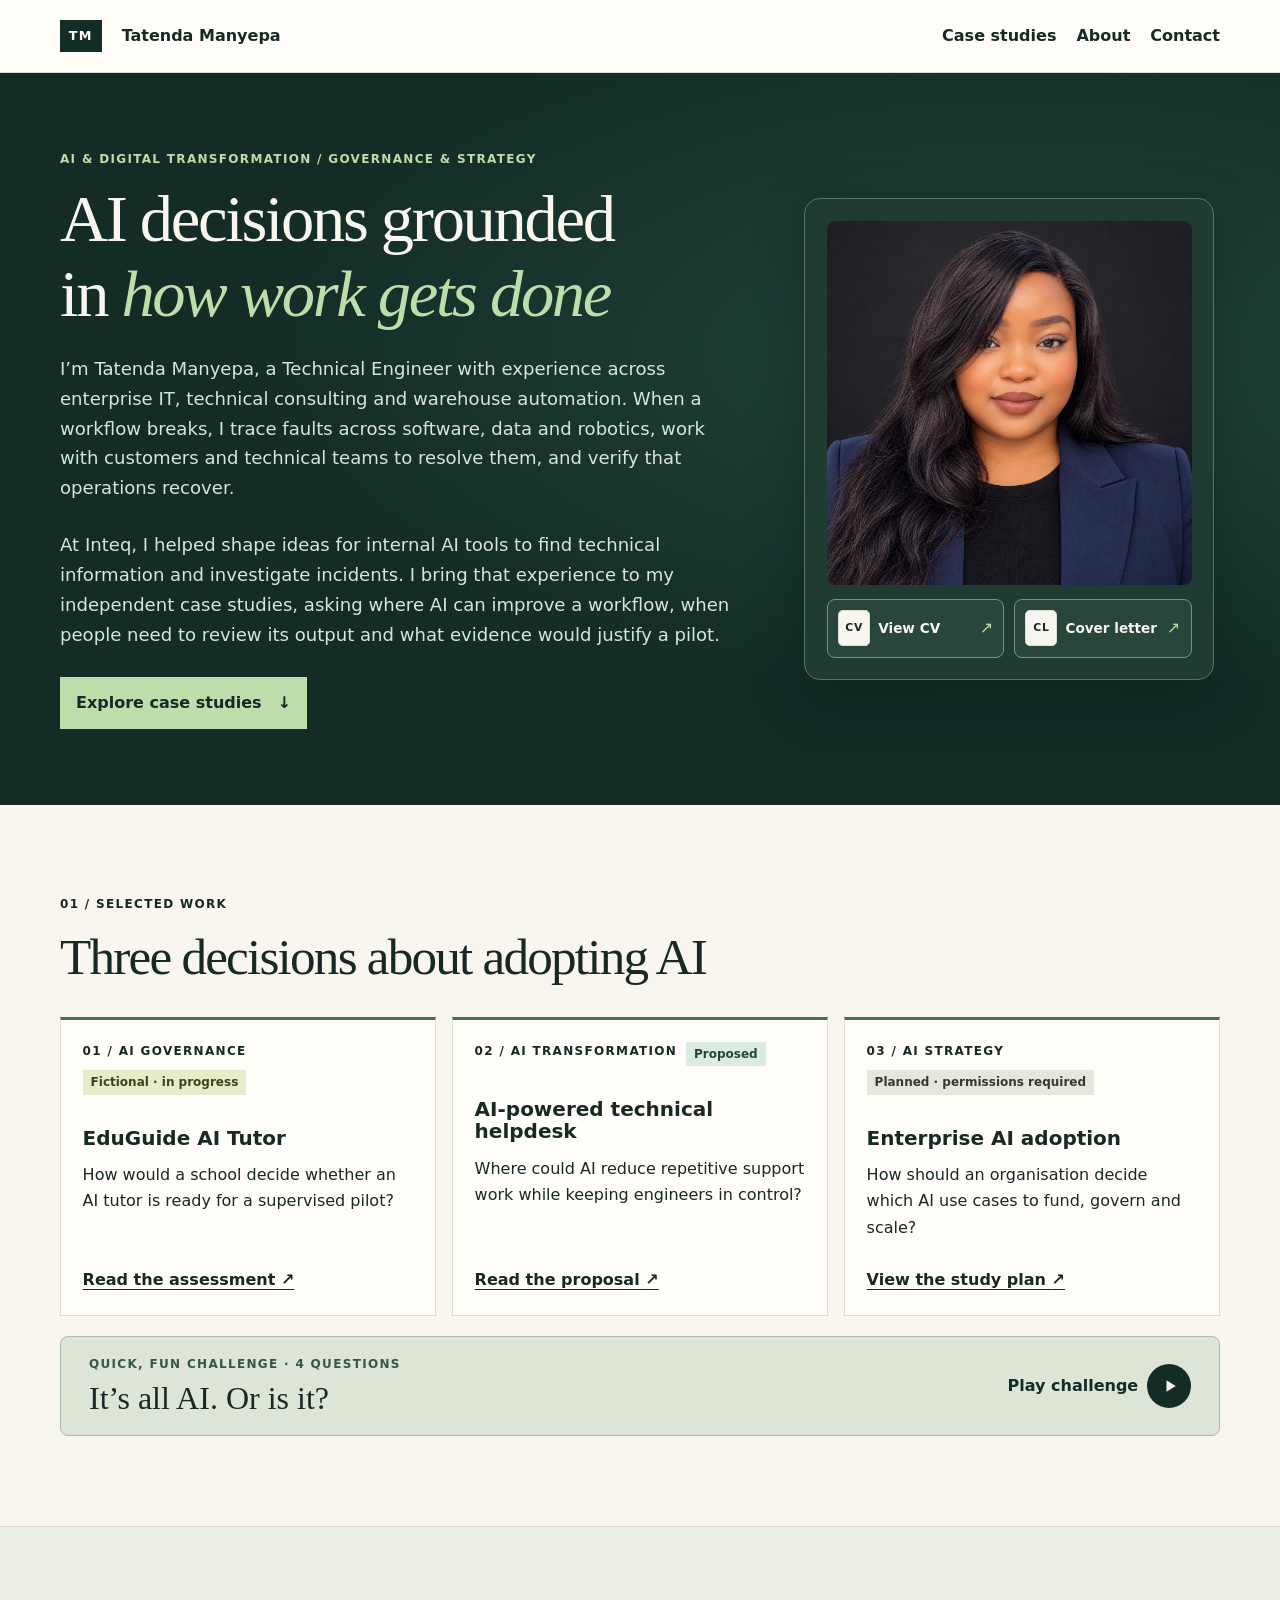
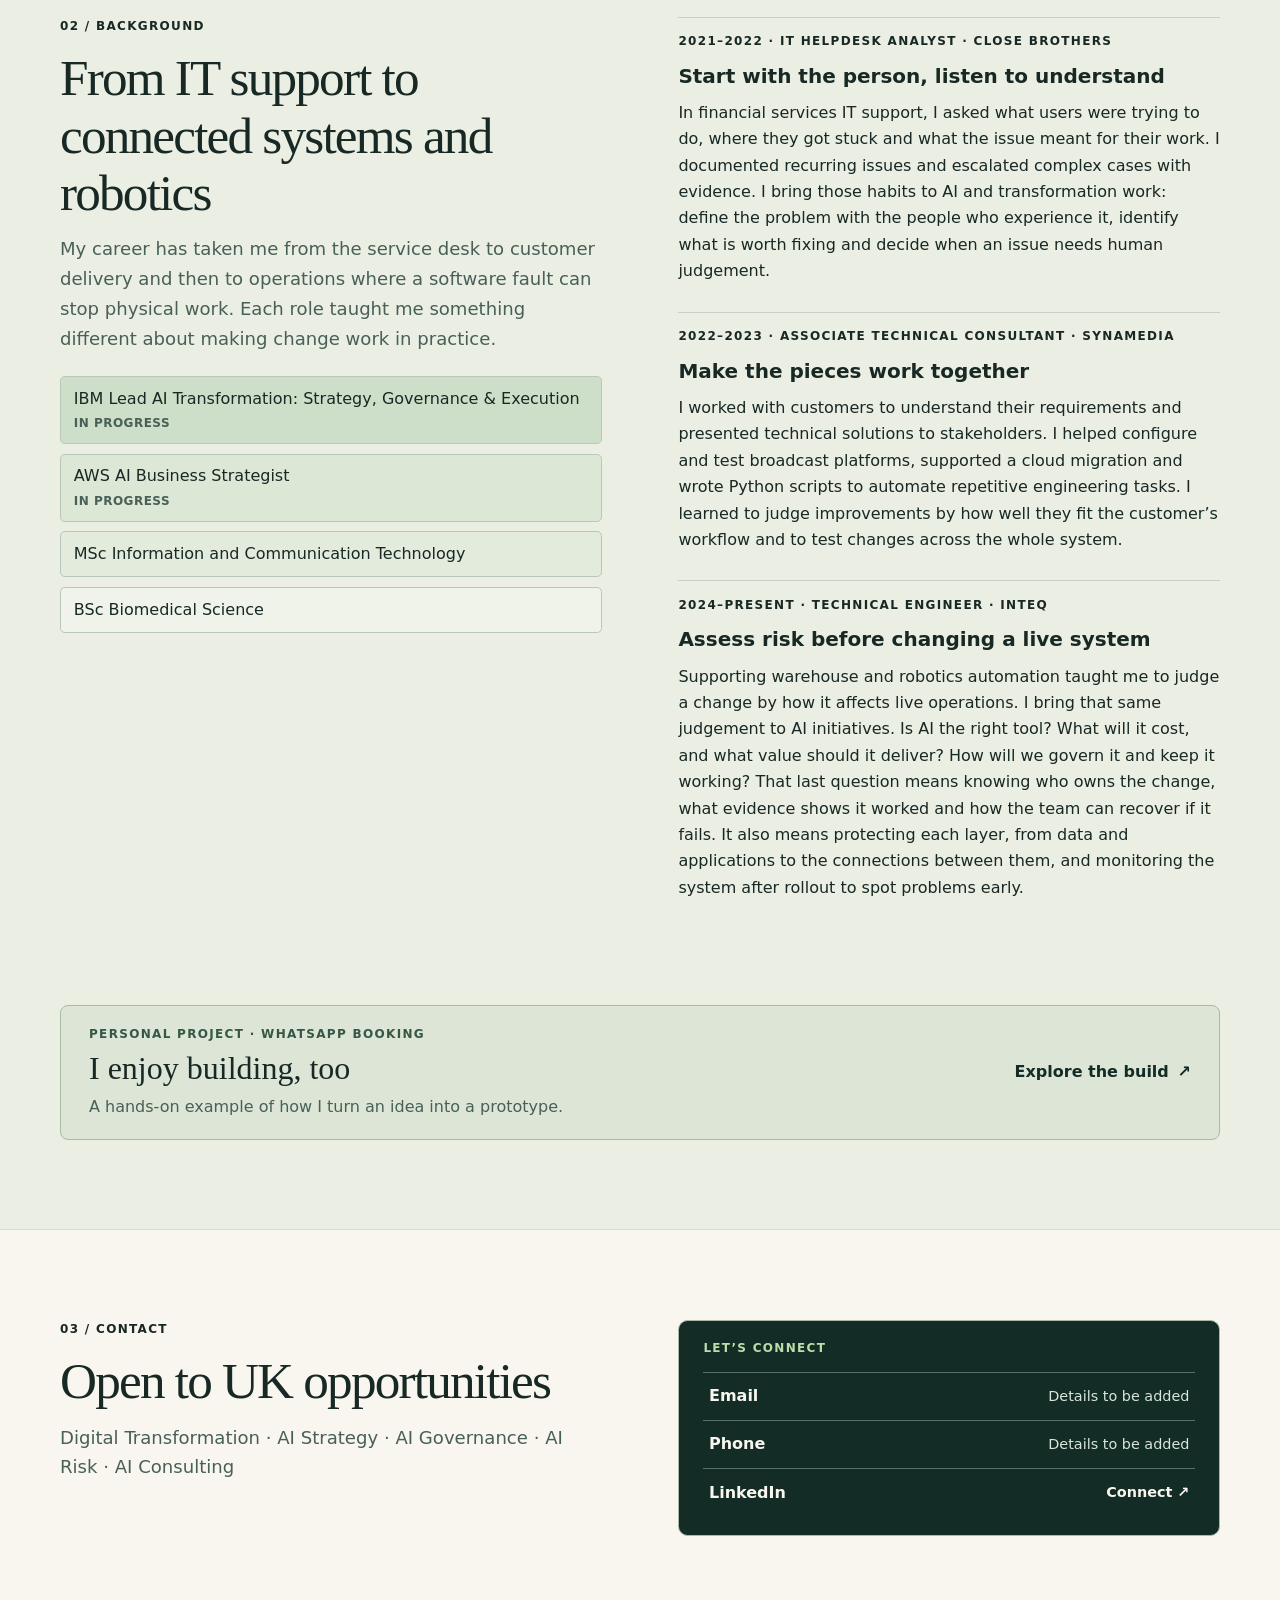
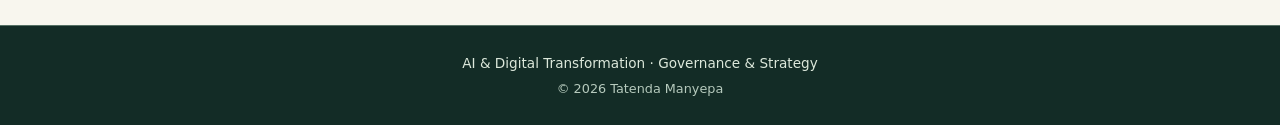
==== index.html @ 4313acdc "Add files via upload" ====
<!doctype html><html lang="en-GB"><head><meta charset="utf-8"><meta name="viewport" content="width=device-width,initial-scale=1"><meta name="description" content="Tatenda Manyepa’s portfolio in AI and digital transformation, governance and strategy."><title>AI &amp; Digital Transformation | Governance &amp; Strategy — Tatenda Manyepa</title><link rel="stylesheet" href="styles.css"></head><body><a class="skip" href="#main">Skip to content</a><header><nav class="wrap" aria-label="Main navigation"><a class="brand" href="index.html"><b aria-hidden="true">TM</b> <span class="brand-name">Tatenda Manyepa</span></a><div class="navlinks"><a href="index.html#work">Case studies</a><a href="index.html#about">About</a><a href="index.html#contact">Contact</a></div></nav></header><main id="main"><section class="hero"><div class="wrap hero-grid"><div><p class="kicker">AI &amp; DIGITAL TRANSFORMATION / GOVERNANCE &amp; STRATEGY</p><h1>AI decisions grounded in <em>how work gets done</em></h1><p class="intro">I’m Tatenda Manyepa, a Technical Engineer with experience across enterprise IT, technical consulting and warehouse automation. When a workflow breaks, I trace faults across software, data and robotics, work with customers and technical teams to resolve them, and verify that operations recover.</p><p class="intro">At Inteq, I helped shape ideas for internal AI tools to find technical information and investigate incidents. I bring that experience to my independent case studies, asking where AI can improve a workflow, when people need to review its output and what evidence would justify a pilot.</p><a class="button" href="#work">Explore case studies <span aria-hidden="true">↓</span></a></div><div class="profile-media"><div class="portrait-frame"><img class="portrait" src="tatenda-manyepa.png" width="1254" height="1254" alt="Portrait of Tatenda Manyepa"></div><div class="career-docs" aria-label="Career documents"><a href="tatenda-manyepa-cv.pdf" target="_blank" rel="noopener" aria-label="Open CV PDF in a new tab"><span class="doc-icon" aria-hidden="true">CV</span><strong>View CV</strong><span aria-hidden="true">↗</span></a><a href="cover-letter.html" target="_blank" rel="noopener" aria-label="Open cover letter in a new tab"><span class="doc-icon" aria-hidden="true">CL</span><strong>Cover letter</strong><span aria-hidden="true">↗</span></a></div></div></div></section>
<section class="wrap section" id="work"><p class="kicker">01 / SELECTED WORK</p><h2>Three decisions about adopting AI</h2><div class="cards"><article class="card"><div class="cardtop"><span>01 / AI governance</span><span class="status s0">Fictional · in progress</span></div><h3>EduGuide AI Tutor</h3><p>How would a school decide whether an AI tutor is ready for a supervised pilot?</p><a href="eduguide.html">Read the assessment <span aria-hidden="true">↗</span></a></article><article class="card"><div class="cardtop"><span>02 / AI transformation</span><span class="status s1">Proposed</span></div><h3>AI-powered technical helpdesk</h3><p>Where could AI reduce repetitive support work while keeping engineers in control?</p><a href="helpdesk.html">Read the proposal <span aria-hidden="true">↗</span></a></article><article class="card"><div class="cardtop"><span>03 / AI strategy</span><span class="status s2">Planned · permissions required</span></div><h3>Enterprise AI adoption</h3><p>How should an organisation decide which AI use cases to fund, govern and scale?</p><a href="enterprise.html">View the study plan <span aria-hidden="true">↗</span></a></article></div><a class="decision-teaser" href="ai-challenge.html"><span><small>QUICK, FUN CHALLENGE · 4 QUESTIONS</small><strong>It’s all AI. Or is it?</strong></span><span class="teaser-action"><span class="teaser-command"><span class="teaser-typing">Play challenge</span></span> <span class="teaser-play" aria-hidden="true"><svg viewBox="0 0 24 24" width="20" height="20" fill="currentColor"><path d="M9 5v14l11-7z"/></svg></span></span></a></section>
<section class="band" id="about"><div class="wrap section about"><div><p class="kicker">02 / BACKGROUND</p><h2>From IT support to connected systems and robotics</h2><p class="lede">My career has taken me from the service desk to customer delivery and then to operations where a software fault can stop physical work. Each role taught me something different about making change work in practice.</p><div class="degrees" aria-label="Education and professional development"><span class="credential credential-ibm">IBM Lead AI Transformation: Strategy, Governance &amp; Execution <small>In progress</small></span><span class="credential credential-aws">AWS AI Business Strategist <small>In progress</small></span><span class="credential credential-msc">MSc Information and Communication Technology</span><span class="credential credential-bsc">BSc Biomedical Science</span></div></div><div class="skills"><div><p class="kicker">2021–2022 · IT Helpdesk Analyst · Close Brothers</p><h3>Start with the person, listen to understand</h3><p>In financial services IT support, I asked what users were trying to do, where they got stuck and what the issue meant for their work. I documented recurring issues and escalated complex cases with evidence. I bring those habits to AI and transformation work: define the problem with the people who experience it, identify what is worth fixing and decide when an issue needs human judgement.</p></div>
<div><p class="kicker">2022–2023 · Associate Technical Consultant · Synamedia</p><h3>Make the pieces work together</h3><p>I worked with customers to understand their requirements and presented technical solutions to stakeholders. I helped configure and test broadcast platforms, supported a cloud migration and wrote Python scripts to automate repetitive engineering tasks. I learned to judge improvements by how well they fit the customer’s workflow and to test changes across the whole system.</p></div>
<div><p class="kicker">2024–present · Technical Engineer · Inteq</p><h3>Assess risk before changing a live system</h3><p>Supporting warehouse and robotics automation taught me to judge a change by how it affects live operations. I bring that same judgement to AI initiatives. Is AI the right tool? What will it cost, and what value should it deliver? How will we govern it and keep it working? That last question means knowing who owns the change, what evidence shows it worked and how the team can recover if it fails. It also means protecting each layer, from data and applications to the connections between them, and monitoring the system after rollout to spot problems early.</p></div></div><section class="about-build" id="personal-build" aria-label="Personal project"><a class="decision-teaser" href="booking-project.html"><span><small>PERSONAL PROJECT · WHATSAPP BOOKING</small><strong>I enjoy building, too</strong><span class="build-summary">A hands-on example of how I turn an idea into a prototype.</span></span><span class="teaser-action">Explore the build <span aria-hidden="true">↗</span></span></a></section></div></section><section class="wrap section contact" id="contact"><div><p class="kicker">03 / CONTACT</p><h2>Open to UK opportunities</h2><p class="lede">Digital Transformation · AI Strategy · AI Governance · AI Risk · AI Consulting</p></div><div class="contact-card"><p class="kicker">LET’S CONNECT</p><ul class="contact-methods">
<!-- When adding details, replace each placeholder row with a link using mailto: or tel:. -->
<li><span class="contact-row"><strong>Email</strong><span>Details to be added</span></span></li>
<li><span class="contact-row"><strong>Phone</strong><span>Details to be added</span></span></li>
<li><a class="contact-row" href="https://www.linkedin.com/in/tatenda-manyepa/"><strong>LinkedIn</strong><span>Connect <span aria-hidden="true">↗</span></span></a></li>
</ul></div></section></main><footer><div class="wrap foot"><p>AI &amp; Digital Transformation <span aria-hidden="true">·</span> Governance &amp; Strategy</p><p class="foot-credit">© 2026 Tatenda Manyepa</p></div></footer><script src="navigation.js" defer></script></body></html>
---- styles.css ----
:root{--ink:#182824;--forest:#132c26;--paper:#f8f6ee;--line:#d9ddd1;--accent:#bdddab;--muted:#486057}*{box-sizing:border-box}html{scroll-behavior:smooth}body{margin:0;background:var(--paper);color:var(--ink);font:1rem/1.65 system-ui,sans-serif}a{color:inherit;text-underline-offset:.25em}a:hover{text-decoration-thickness:2px}a:focus-visible{outline:3px solid #bf702a;outline-offset:5px}.wrap{width:min(1160px,calc(100% - 3rem));margin:auto}header{background:#fffdf7;border-bottom:1px solid var(--line)}nav,.foot,.navlinks,.brand{display:flex;align-items:center;gap:1.25rem}nav,.foot{justify-content:space-between;min-height:72px}nav a{text-decoration:none;font-weight:650}nav a:hover{text-decoration:underline}.brand b{background:var(--forest);color:white;padding:.35rem .55rem;font-size:.8rem;letter-spacing:.1em}.hero,.casehero{background:var(--forest);color:#f8f6ee}.hero-grid{display:grid;grid-template-columns:1.6fr 1fr;align-items:center;gap:clamp(2rem,6vw,6rem);padding-block:clamp(3.5rem,8vw,7.5rem)}.kicker,small,.cardtop{font-size:.75rem;font-weight:750;letter-spacing:.11em;text-transform:uppercase}.hero .kicker,.casehero .kicker,.diagram small{color:var(--accent)}h1,h2,h3,p{margin:0 0 .8rem}h1,h2,h3{line-height:1.12}h1,h2{font-family:Georgia,serif;font-weight:500;letter-spacing:-.035em}h1{font-size:clamp(2.7rem,6.6vw,5.8rem)}h1 em{color:var(--accent)}h2{font-size:clamp(2rem,4vw,3.4rem)}h3{font-size:1.25rem}.intro,.lede{font-size:1.13rem;max-width:62ch}.intro{color:#d8e5da;margin:1.4rem 0 1.7rem}.button{display:inline-flex;gap:1rem;padding:.8rem 1rem;background:var(--accent);color:var(--ink);font-weight:750;text-decoration:none}.diagram{border:1px solid #557064;padding:1.5rem;background:#1c3930;box-shadow:10px 10px 0 #254338}.diagram ol{margin:0;padding:0;list-style:none}.diagram li{padding:1rem 0;border-top:1px solid #557064}.diagram small,.diagram strong{display:block}.section{padding-block:clamp(3rem,7vw,6rem)}.cards{display:grid;grid-template-columns:repeat(3,minmax(0,1fr));gap:1rem;margin-top:2rem}.card{display:flex;flex-direction:column;align-items:flex-start;background:#fffdf7;border:1px solid var(--line);border-top:3px solid #496e56;padding:1.35rem}.cardtop{display:flex;align-items:flex-start;gap:.55rem;flex-wrap:wrap;margin-bottom:2rem}.status{display:inline-block;padding:.2rem .5rem;background:#e6e6df;color:#33392f;font:700 .75rem/1.5 system-ui;letter-spacing:0;text-transform:none}.s0{background:#e6ebc9;color:#3a451a}.s1{background:#daebdf;color:#234737}.card .kicker,.muted,.lede{color:var(--muted)}.card a{margin-top:auto;padding-top:.8rem;font-weight:700}.band{background:#ebeee3;border-block:1px solid var(--line)}.about,.contact,.casebody{display:grid;grid-template-columns:1fr 1fr;gap:clamp(1.6rem,6vw,5rem)}.skills>div{padding:.9rem 0;border-top:1px solid #c8d0c3}.degrees{display:grid;gap:.6rem;margin-top:1.4rem}.degrees span,.contact-note{padding:.55rem .8rem;border:1px solid #b9c7ba}.contact-note{align-self:center;justify-self:start}footer{background:var(--forest);color:#dce8db;font-size:.85rem}.casehero .wrap{padding-block:2.5rem 3.5rem}.back{display:inline-block;margin-bottom:2rem}.casehero h1{margin-top:1rem}.casebody{grid-template-columns:1.5fr 1fr;align-items:start}.method{padding-left:1.7rem}.method li{padding:1rem .4rem;border-bottom:1px solid var(--line)}.method li::marker{color:var(--muted);font-weight:750}.evidence{padding:1.5rem;background:#ebeee3}.evidence h2{font-size:2rem}.evidence div{border-top:1px solid #c8d0c3;padding-top:.8rem}.evidence .muted{margin:0;font-size:.9rem}.skip{position:absolute;left:1rem;top:-100px;background:white;padding:.5rem;z-index:1}.skip:focus{top:.5rem}@media(max-width:900px){.cards{grid-template-columns:1fr}.cardtop{margin-bottom:1rem}}@media(max-width:680px){.wrap{width:calc(100% - 2rem)}.hero-grid,.about,.contact,.casebody{grid-template-columns:1fr}nav{align-items:flex-start;flex-direction:column;gap:.35rem;padding-block:.7rem}.navlinks{gap:1rem;flex-wrap:wrap}.navlinks a{padding:.35rem 0}.foot{flex-wrap:wrap;gap:.25rem;padding-block:1rem}.hero h1 br{display:none}}@media(prefers-reduced-motion:reduce){html{scroll-behavior:auto}}
.hero h1{font-size:clamp(2.65rem,5.8vw,5.25rem)}
.hero-note{color:#d8e5da;font-size:.9rem;margin:.7rem 0 0}
.portrait{display:block;width:100%;max-width:410px;height:auto;justify-self:center;border:1px solid #789081;box-shadow:10px 10px 0 #254338}
.work-process{margin-top:1.5rem;background:#ebeee3;box-shadow:none;border-color:var(--line)}
.work-process ol{display:grid;grid-template-columns:repeat(3,minmax(0,1fr));gap:1rem}
.work-process li{border-color:#b9c7ba;padding-bottom:0}
.work-process small{color:var(--muted)}
@media(max-width:680px){.portrait{max-width:300px;justify-self:start}.work-process ol{grid-template-columns:1fr}}
header{position:sticky;top:0;z-index:5;transition:background-color .22s,color .22s,border-color .22s}
header.scrolled{background:var(--forest);color:var(--paper);border-color:#557064}
header.scrolled .brand b{background:#0b201a;color:var(--paper);box-shadow:inset 0 0 0 1px #789081}
html{scroll-padding-top:calc(var(--header-height, 72px) + 1rem)}
.skip{z-index:6}
.profile-media{width:100%;max-width:410px;justify-self:center}


.career-docs{display:grid;grid-template-columns:repeat(2,minmax(0,1fr));gap:.7rem;margin-top:1.35rem}
.career-docs>div{padding:.65rem .8rem;border:1px solid #789081}
.career-docs small{display:block;color:#d8e5da;letter-spacing:.03em;text-transform:none}
@media(max-width:680px){.profile-media{max-width:300px;justify-self:start}html{scroll-padding-top:calc(var(--header-height, 108px) + 1rem)}}
@media(prefers-reduced-motion:reduce){header{transition:none}}
.hero{background:radial-gradient(ellipse at 80% 38%,#22443a 0%,var(--forest) 55%)}
.hero-grid{gap:clamp(2rem,5vw,4.5rem);padding-block:clamp(3rem,6vw,5.25rem)}
.hero h1{font-size:clamp(2.55rem,5.2vw,4.8rem);text-wrap:balance}
.profile-media{padding:clamp(.85rem,2vw,1.35rem);background:#203b32;border:1px solid #587269;border-radius:1rem;box-shadow:0 18px 50px #08181366}
.profile-media .portrait{max-width:none;border:0;border-radius:.5rem;box-shadow:none}
.career-docs{gap:.6rem;margin-top:.85rem}
.career-docs>div{display:flex;align-items:center;gap:.55rem;padding:.65rem;background:#28463b;border:1px solid #5e776b;border-radius:.5rem}
.career-docs strong{display:block;font-size:.85rem;line-height:1.2}
.career-docs small{margin-top:.25rem;font-size:.65rem}
.doc-icon{display:grid;place-items:center;flex:none;width:2rem;height:2.25rem;background:var(--paper);color:var(--forest);border:1px solid #deded0;border-radius:.3rem;font-size:.68rem;font-weight:750;letter-spacing:.06em}
.review-example{margin-top:1.5rem;padding:1.15rem 1.3rem;border:1px solid var(--line);background:#ebeee3}
.review-example summary{cursor:pointer;min-height:44px}
.review-example summary:focus-visible{outline:3px solid #bf702a;outline-offset:4px}
.review-example summary span{display:inline-grid;vertical-align:middle;margin-left:.4rem}
.review-example summary small{color:var(--muted)}
.review-grid{display:grid;grid-template-columns:repeat(3,minmax(0,1fr));gap:1.15rem;margin-top:1rem}
.review-grid>div{border-top:1px solid #b9c7ba;padding-top:.85rem}
.review-grid h3{font-size:1rem}
@media(max-width:680px){.hero{background:var(--forest)}.profile-media{max-width:410px}.review-grid{grid-template-columns:1fr}}
@media(max-width:370px){.doc-icon{display:none}}
.career-docs>a,.career-docs>button{display:flex;align-items:center;gap:.5rem;min-height:48px;padding:.65rem;background:#28463b;color:var(--paper);border:1px solid #75937e;border-radius:.5rem;font:inherit;text-align:left;text-decoration:none}
.career-docs>a:hover{background:#365749;border-color:var(--accent)}
.career-docs>a>span:last-child{margin-left:auto;color:var(--accent)}
.career-docs>button:disabled{background:#203b32;color:#d8e5da}
.portrait-frame{overflow:hidden;border-radius:.5rem}
.profile-media .portrait{transform-origin:50% 43%;animation:portrait-in-frame 4.8s ease-in-out infinite;animation-play-state:paused}
@keyframes portrait-in-frame{0%,100%{transform:scale(1)}50%{transform:scale(1.025)}}
@media(prefers-reduced-motion:reduce){.profile-media .portrait{animation:none}}

.portrait-frame.is-visible .portrait{animation-play-state:running}

header nav{--link-underline:#34654c}
header.scrolled nav{--link-underline:var(--accent)}
header nav a:is(:hover,:focus-visible){text-decoration:none}
header .navlinks a,header .brand-name{position:relative}
header .navlinks a::after,header .brand-name::after{content:"";position:absolute;inset:auto 0 0;height:2px;background:var(--link-underline);transform:scaleX(0);transform-origin:left;transition:transform .18s ease-out}
header .navlinks a:is(:hover,:focus-visible)::after,header .brand:is(:hover,:focus-visible) .brand-name::after{transform:scaleX(1)}
.hero .button{transition:transform .18s ease-out,box-shadow .18s ease-out,background-color .18s ease-out}
.hero .button:is(:hover,:focus-visible){background:#d1e8c3;transform:translateY(-2px) scale(1.035);box-shadow:0 6px 16px #08181366}
@media(prefers-reduced-motion:reduce){header .navlinks a::after,header .brand-name::after,.hero .button{transition:none}.hero .button:is(:hover,:focus-visible){transform:none}}
.decision-lab fieldset{min-width:0;margin:1rem 0;padding:1rem;border:1px solid #b9c7ba;background:#fffdf7}
.decision-lab legend{padding:0 .4rem;font-weight:750}
.decision-lab label{display:block;font-weight:650}
.decision-lab select{max-width:100%;min-height:44px;padding:.45rem;background:white;color:var(--ink);font:inherit;border:1px solid #587269}
.decision-lab details{margin-top:.75rem;border-top:1px solid var(--line);padding-top:.5rem}
.decision-teaser{display:flex;justify-content:space-between;align-items:center;gap:1rem;margin-top:1.25rem;padding:.85rem 1.15rem;background:#ebeee3;border:1px solid var(--line);text-decoration:none}
.decision-teaser small,.decision-teaser strong{display:block}
.decision-teaser small{color:var(--muted)}
.decision-teaser:hover strong,.decision-teaser:focus-visible strong{text-decoration:underline}
.decision-lab.wrap{margin-top:0;margin-bottom:clamp(3rem,7vw,6rem)}

@media(prefers-reduced-motion:no-preference){
  #work .cards .card{transition:transform .2s ease-out,box-shadow .2s ease-out}
  #work .cards .card:focus-within{transform:translateY(-4px) scale(1.015);box-shadow:0 10px 24px #132c261c}
}
@media(hover:hover) and (prefers-reduced-motion:no-preference){
  #work .cards .card:hover{transform:translateY(-4px) scale(1.015);box-shadow:0 10px 24px #132c261c}
}
.quiz{margin-block:1.4rem;padding:clamp(1rem,3vw,2rem);background:#fffdf7;border:1px solid #b9c7ba;border-radius:.8rem}
.quiz-options{display:grid;grid-template-columns:repeat(2,minmax(0,1fr));gap:.75rem;margin-block:1rem}
.quiz-options button,.quiz-next{min-height:52px;padding:.75rem;border:1px solid #789081;border-radius:.5rem;background:#dce8d5;color:var(--ink);font:inherit;font-weight:700;cursor:pointer}
.quiz-options button:nth-child(2){background:#e6ead0}.quiz-options button:nth-child(3){background:#dbe9e3}.quiz-options button:nth-child(4){background:#e9e3d6}
.quiz-options button.correct{outline:3px solid #34654c}.quiz-options button.incorrect{outline:3px solid #a45630}
.quiz-options button:disabled{cursor:default}
.quiz-options button:focus-visible,.quiz-next:focus-visible{outline:3px solid #bf702a;outline-offset:3px}
.quiz-feedback:not(:empty){padding-top:1rem;border-top:1px solid var(--line)}
.quiz-map{display:block;width:min(100%,360px);margin:1rem auto}
@media(hover:hover) and (prefers-reduced-motion:no-preference){.quiz-options button{transition:transform .18s,box-shadow .18s}.quiz-options button:enabled:hover{transform:translateY(-3px);box-shadow:0 5px 12px #132c2626}}
@media(max-width:420px){.quiz-options{grid-template-columns:1fr}}

.quiz-overlay{width:min(36rem,calc(100% - 2rem));max-height:calc(100% - 2rem);padding:clamp(1.25rem,5vw,2.5rem);border:1px solid #789081;border-radius:1rem;background:#fffdf7;color:var(--ink);box-shadow:0 20px 70px #08181366}
.quiz-overlay::backdrop{background:#132c26bf}
.quiz-overlay h3{font:500 clamp(1.8rem,5vw,2.5rem)/1.15 Georgia,serif}
.quiz-timing{color:var(--muted);font-size:.9rem}
.quiz-actions{display:flex;flex-wrap:wrap;gap:.65rem}
@media(prefers-reduced-motion:no-preference){
  .quiz-options button:enabled{animation:quiz-invitation 6s ease-in-out 2}
  .quiz-options button:nth-child(2){animation-delay:1.1s}
  .quiz-options button:nth-child(3){animation-delay:2.2s}
  .quiz-options button:nth-child(4){animation-delay:3.3s}
  .quiz-options:is(:hover,:focus-within) button{animation-play-state:paused}
  .quiz-overlay[open]{animation:quiz-reveal .22s ease-out}
}
@keyframes quiz-invitation{0%,28%,100%{transform:none;filter:none;box-shadow:none}14%{transform:translateY(-3px);filter:brightness(1.07);box-shadow:0 7px 18px #34654c30}}
@keyframes quiz-reveal{from{opacity:0;transform:translateY(8px)}to{opacity:1;transform:none}}

.decision-teaser{padding:1.15rem clamp(1rem,3vw,1.75rem);background:var(--forest);color:var(--paper);border-color:var(--forest);border-radius:.5rem}
.decision-teaser small{color:var(--accent)}
.decision-teaser strong{font:500 clamp(1.4rem,3vw,2rem)/1.15 Georgia,serif;margin-top:.35rem}
.teaser-action{display:inline-flex;align-items:center;gap:.55rem;padding:.55rem .8rem;background:var(--accent);color:var(--ink);border-radius:.25rem;font-weight:750}
.decision-teaser:is(:hover,:focus-visible) .teaser-action{background:#d1e8c3}
@media(max-width:540px){.decision-teaser{align-items:flex-start;flex-direction:column}}

.decision-teaser{background:#dce5d6;color:var(--ink);border-color:#a9bba5}
.decision-teaser small{color:#345747}
.decision-teaser .teaser-action,.decision-teaser:is(:hover,:focus-visible) .teaser-action{background:transparent;padding:0;color:var(--forest)}
.teaser-play{display:grid;place-items:center;width:44px;height:44px;border-radius:50%;background:var(--forest);color:var(--paper)}
.decision-teaser:is(:hover,:focus-visible) .teaser-play{background:#34654c}
@media(prefers-reduced-motion:no-preference){
  .teaser-play{animation:teaser-breathe 7s ease-in-out infinite}
}
@keyframes teaser-breathe{0%,32%,62%,100%{transform:scale(1);box-shadow:0 0 0 0 #34654c00}47%{transform:scale(1.07);box-shadow:0 0 0 6px #34654c29}}

.teaser-command{display:inline-block}
.teaser-typing{display:block;width:max-content;white-space:nowrap}
@media(prefers-reduced-motion:no-preference){
  .teaser-typing{animation:teaser-type 7s steps(14,end) infinite}
  .decision-teaser:is(:hover,:focus-visible) .teaser-typing{animation:none}
}
@keyframes teaser-type{0%,100%{clip-path:inset(0 100% 0 0)}24%,94%{clip-path:inset(0)}}


.degrees .credential{border-radius:.3rem;color:var(--ink);max-width:100%}
.credential-msc{background:#e3ebdd}
.credential-bsc{background:#eff3e9}
.credential-aws{background:#dce8d5}
.credential-ibm{background:#cedfc9}
.credential small{display:block;margin-top:.15rem;color:var(--muted);letter-spacing:.04em}
.build-summary{display:block;margin-top:.45rem;color:var(--muted)}
.about-build{grid-column:1 / -1}.about-build .decision-teaser{margin-top:0}

.contact-card{align-self:start;padding:1.15rem clamp(1rem,3vw,1.5rem);border:1px solid #a9bba5;border-radius:.6rem;background:var(--forest);color:var(--paper)}
.contact-card .kicker{color:var(--accent)}
.contact-methods{list-style:none;margin:0;padding:0}
.contact-methods li{border-top:1px solid #557064}
.contact-row{display:flex;justify-content:space-between;align-items:center;gap:.75rem;flex-wrap:wrap;padding:.65rem .35rem;min-height:44px}
.contact-row>span{color:#d8e5da;font-size:.9rem}
a.contact-row{text-decoration:none;border-radius:.25rem}
a.contact-row:is(:hover,:focus-visible){background:#28463b}
a.contact-row>span{font-weight:700;color:var(--paper)}

footer{border-top:1px solid #557064}
footer .foot{display:grid;justify-content:center;gap:.25rem;min-height:0;padding-block:1.6rem;text-align:center}
.foot p{margin:0}
.foot-credit{color:#b6cabd;font-size:.8rem}
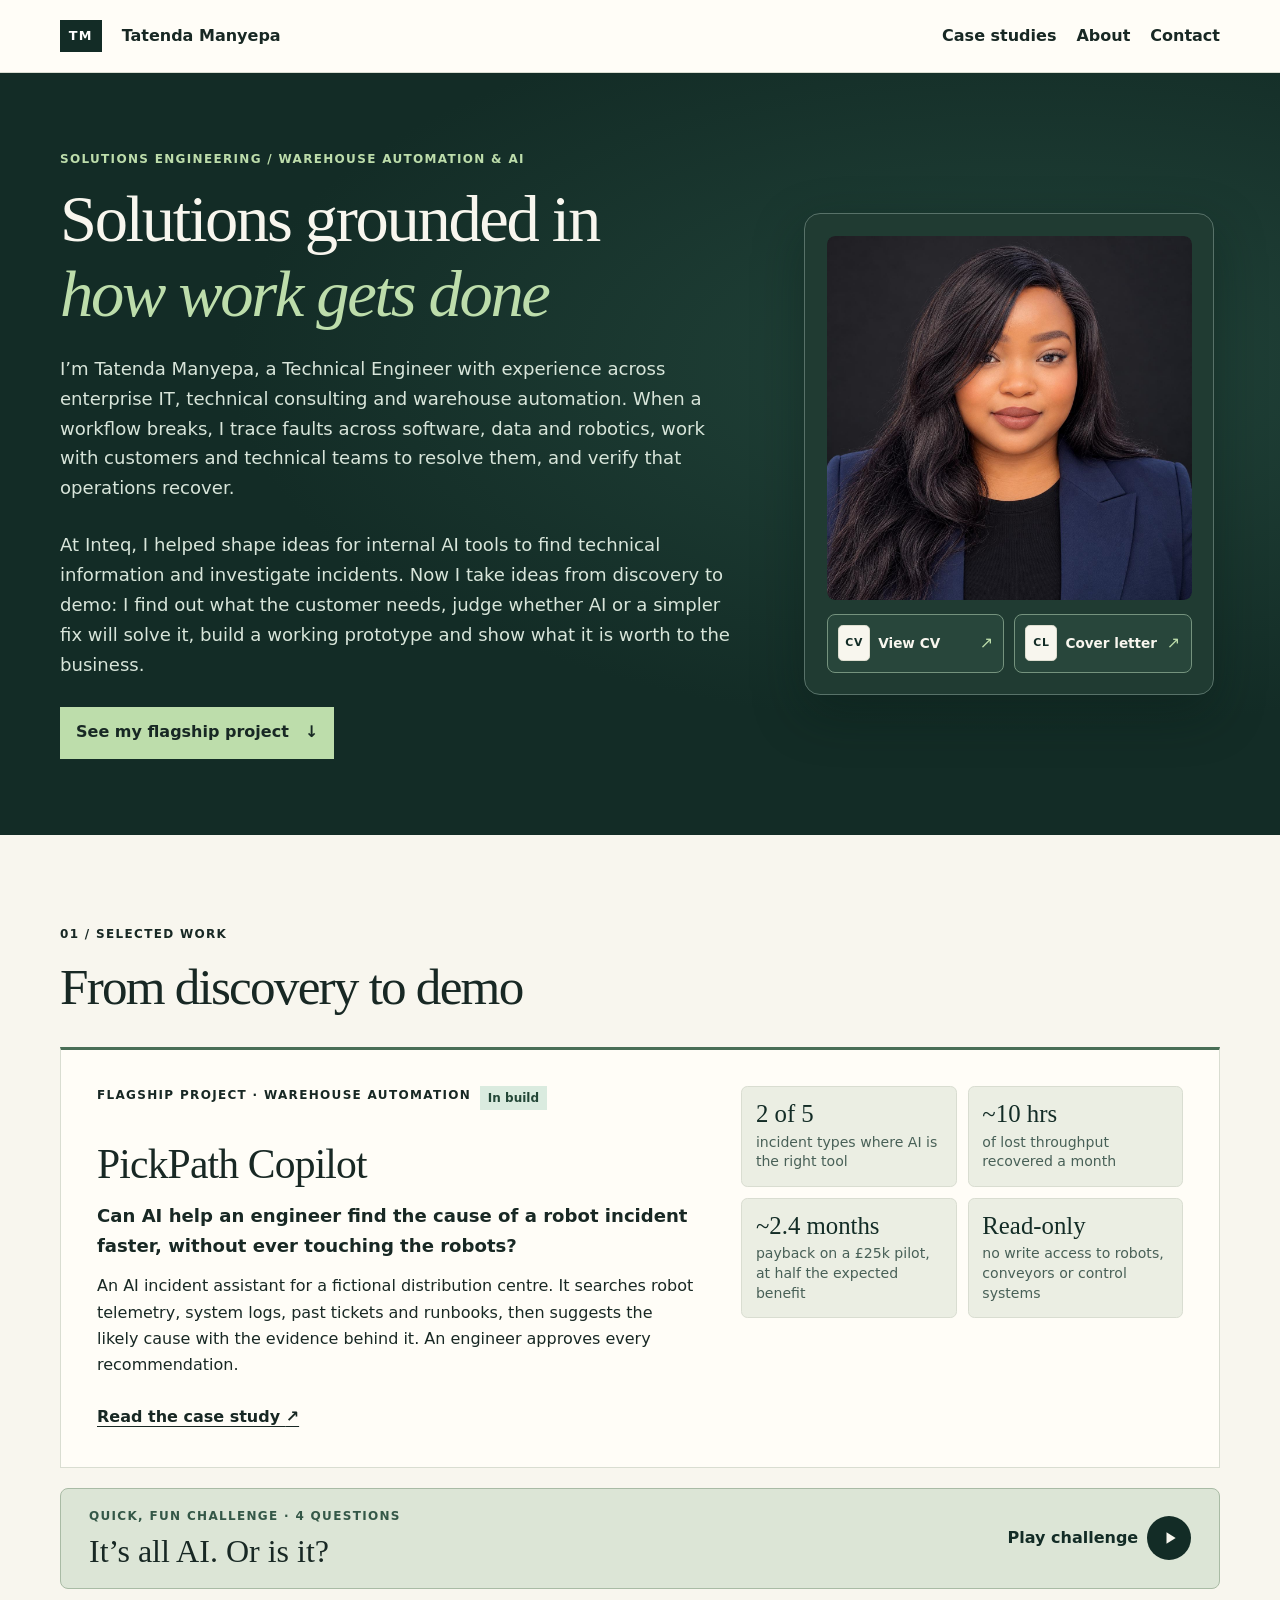
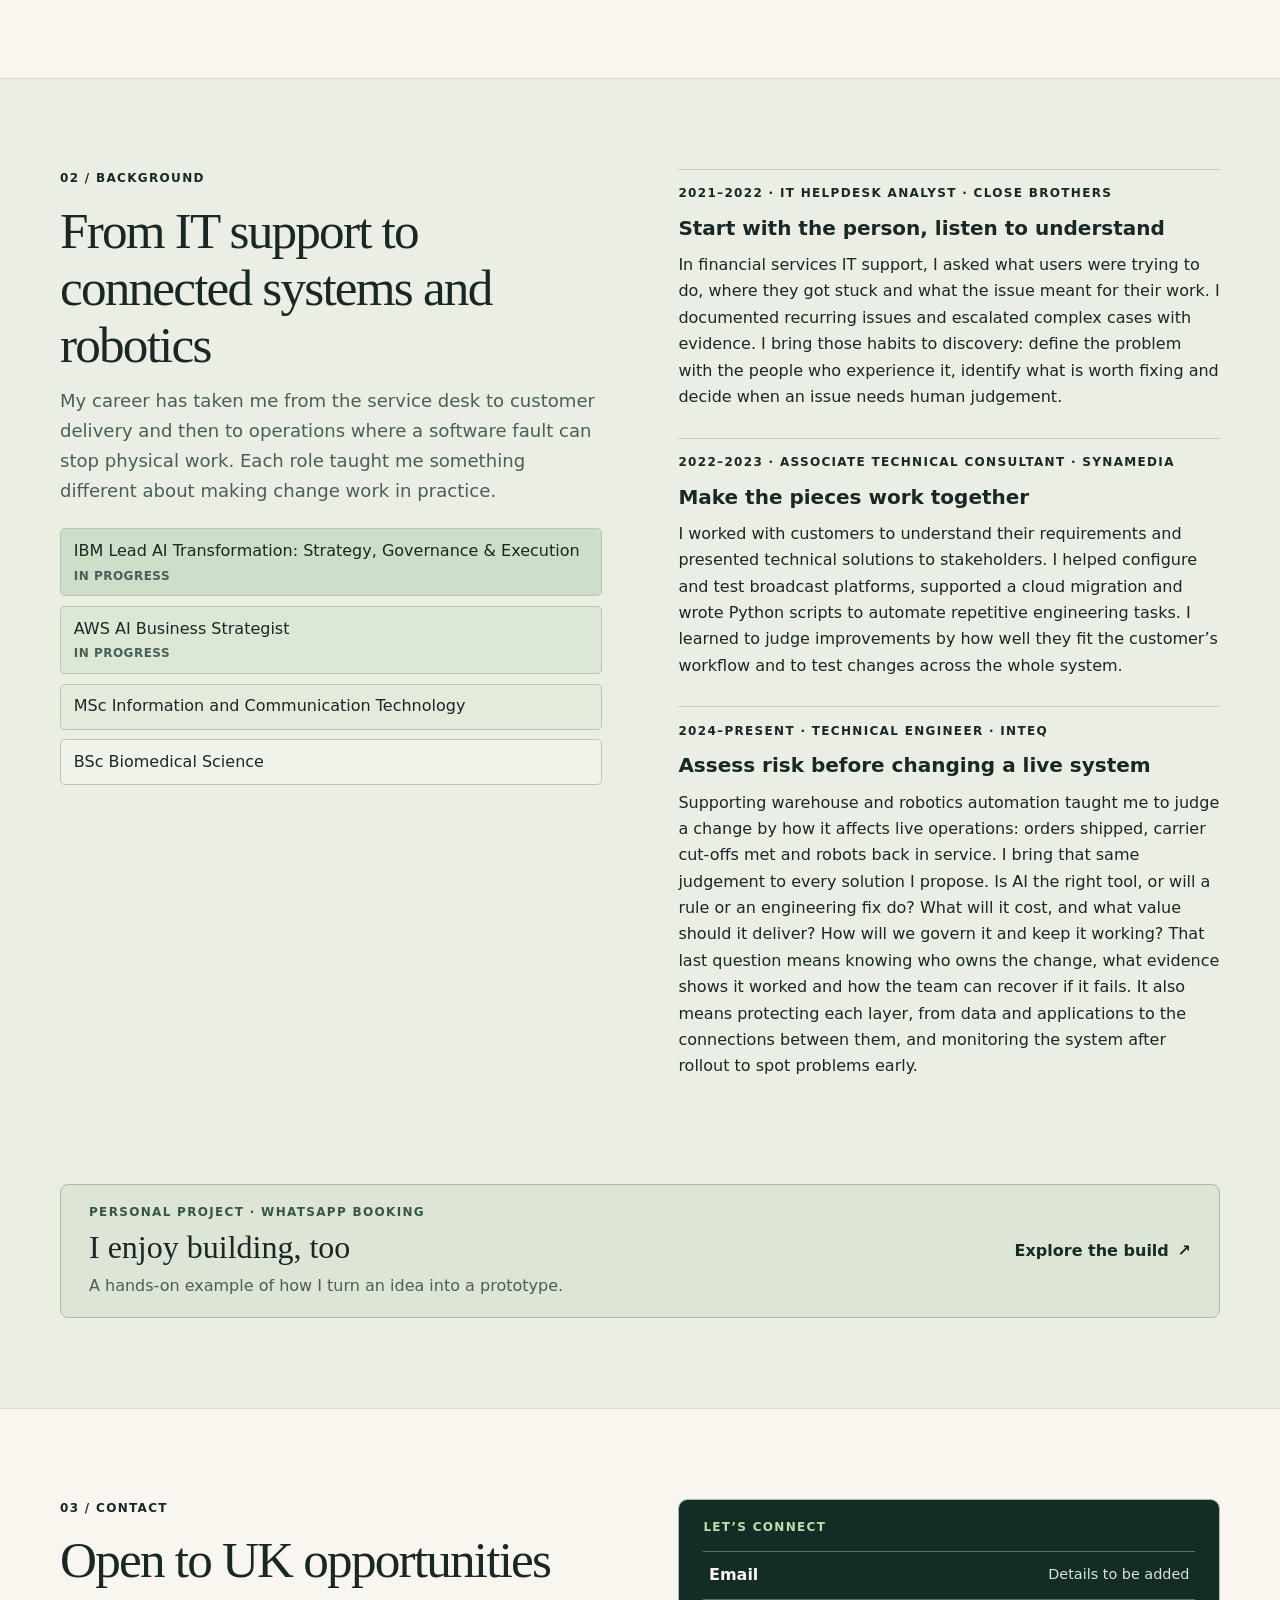
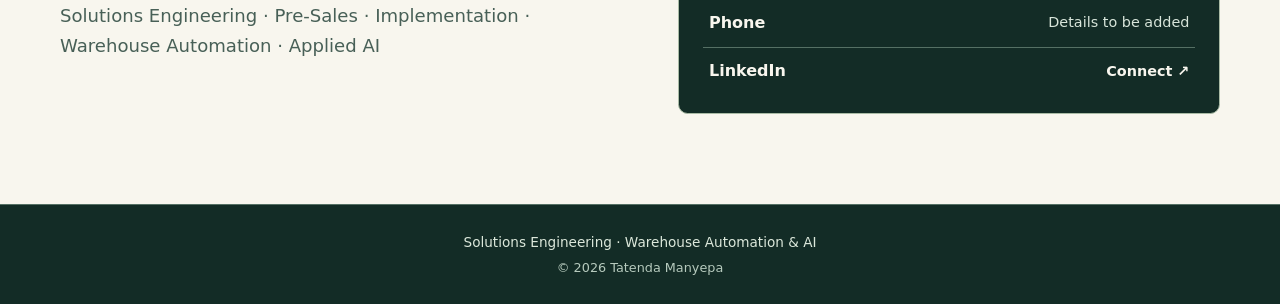
==== commit 067fa601: "Add files via upload" ====
--- a/index.html
+++ b/index.html
@@ -1,10 +1,10 @@
-<!doctype html><html lang="en-GB"><head><meta charset="utf-8"><meta name="viewport" content="width=device-width,initial-scale=1"><meta name="description" content="Tatenda Manyepa’s portfolio in AI and digital transformation, governance and strategy."><title>AI &amp; Digital Transformation | Governance &amp; Strategy — Tatenda Manyepa</title><link rel="stylesheet" href="styles.css"></head><body><a class="skip" href="#main">Skip to content</a><header><nav class="wrap" aria-label="Main navigation"><a class="brand" href="index.html"><b aria-hidden="true">TM</b> <span class="brand-name">Tatenda Manyepa</span></a><div class="navlinks"><a href="index.html#work">Case studies</a><a href="index.html#about">About</a><a href="index.html#contact">Contact</a></div></nav></header><main id="main"><section class="hero"><div class="wrap hero-grid"><div><p class="kicker">AI &amp; DIGITAL TRANSFORMATION / GOVERNANCE &amp; STRATEGY</p><h1>AI decisions grounded in <em>how work gets done</em></h1><p class="intro">I’m Tatenda Manyepa, a Technical Engineer with experience across enterprise IT, technical consulting and warehouse automation. When a workflow breaks, I trace faults across software, data and robotics, work with customers and technical teams to resolve them, and verify that operations recover.</p><p class="intro">At Inteq, I helped shape ideas for internal AI tools to find technical information and investigate incidents. I bring that experience to my independent case studies, asking where AI can improve a workflow, when people need to review its output and what evidence would justify a pilot.</p><a class="button" href="#work">Explore case studies <span aria-hidden="true">↓</span></a></div><div class="profile-media"><div class="portrait-frame"><img class="portrait" src="tatenda-manyepa.png" width="1254" height="1254" alt="Portrait of Tatenda Manyepa"></div><div class="career-docs" aria-label="Career documents"><a href="tatenda-manyepa-cv.pdf" target="_blank" rel="noopener" aria-label="Open CV PDF in a new tab"><span class="doc-icon" aria-hidden="true">CV</span><strong>View CV</strong><span aria-hidden="true">↗</span></a><a href="cover-letter.html" target="_blank" rel="noopener" aria-label="Open cover letter in a new tab"><span class="doc-icon" aria-hidden="true">CL</span><strong>Cover letter</strong><span aria-hidden="true">↗</span></a></div></div></div></section>
-<section class="wrap section" id="work"><p class="kicker">01 / SELECTED WORK</p><h2>Three decisions about adopting AI</h2><div class="cards"><article class="card"><div class="cardtop"><span>01 / AI governance</span><span class="status s0">Fictional · in progress</span></div><h3>EduGuide AI Tutor</h3><p>How would a school decide whether an AI tutor is ready for a supervised pilot?</p><a href="eduguide.html">Read the assessment <span aria-hidden="true">↗</span></a></article><article class="card"><div class="cardtop"><span>02 / AI transformation</span><span class="status s1">Proposed</span></div><h3>AI-powered technical helpdesk</h3><p>Where could AI reduce repetitive support work while keeping engineers in control?</p><a href="helpdesk.html">Read the proposal <span aria-hidden="true">↗</span></a></article><article class="card"><div class="cardtop"><span>03 / AI strategy</span><span class="status s2">Planned · permissions required</span></div><h3>Enterprise AI adoption</h3><p>How should an organisation decide which AI use cases to fund, govern and scale?</p><a href="enterprise.html">View the study plan <span aria-hidden="true">↗</span></a></article></div><a class="decision-teaser" href="ai-challenge.html"><span><small>QUICK, FUN CHALLENGE · 4 QUESTIONS</small><strong>It’s all AI. Or is it?</strong></span><span class="teaser-action"><span class="teaser-command"><span class="teaser-typing">Play challenge</span></span> <span class="teaser-play" aria-hidden="true"><svg viewBox="0 0 24 24" width="20" height="20" fill="currentColor"><path d="M9 5v14l11-7z"/></svg></span></span></a></section>
-<section class="band" id="about"><div class="wrap section about"><div><p class="kicker">02 / BACKGROUND</p><h2>From IT support to connected systems and robotics</h2><p class="lede">My career has taken me from the service desk to customer delivery and then to operations where a software fault can stop physical work. Each role taught me something different about making change work in practice.</p><div class="degrees" aria-label="Education and professional development"><span class="credential credential-ibm">IBM Lead AI Transformation: Strategy, Governance &amp; Execution <small>In progress</small></span><span class="credential credential-aws">AWS AI Business Strategist <small>In progress</small></span><span class="credential credential-msc">MSc Information and Communication Technology</span><span class="credential credential-bsc">BSc Biomedical Science</span></div></div><div class="skills"><div><p class="kicker">2021–2022 · IT Helpdesk Analyst · Close Brothers</p><h3>Start with the person, listen to understand</h3><p>In financial services IT support, I asked what users were trying to do, where they got stuck and what the issue meant for their work. I documented recurring issues and escalated complex cases with evidence. I bring those habits to AI and transformation work: define the problem with the people who experience it, identify what is worth fixing and decide when an issue needs human judgement.</p></div>
+<!doctype html><html lang="en-GB"><head><meta charset="utf-8"><meta name="viewport" content="width=device-width,initial-scale=1"><meta name="description" content="Tatenda Manyepa’s portfolio: solutions engineering for warehouse automation, with AI where it earns its place."><title>Solutions Engineering | Warehouse Automation &amp; AI — Tatenda Manyepa</title><link rel="stylesheet" href="styles.css"></head><body><a class="skip" href="#main">Skip to content</a><header><nav class="wrap" aria-label="Main navigation"><a class="brand" href="index.html"><b aria-hidden="true">TM</b> <span class="brand-name">Tatenda Manyepa</span></a><div class="navlinks"><a href="index.html#work">Case studies</a><a href="index.html#about">About</a><a href="index.html#contact">Contact</a></div></nav></header><main id="main"><section class="hero"><div class="wrap hero-grid"><div><p class="kicker">SOLUTIONS ENGINEERING / WAREHOUSE AUTOMATION &amp; AI</p><h1>Solutions grounded in <em>how work gets done</em></h1><p class="intro">I’m Tatenda Manyepa, a Technical Engineer with experience across enterprise IT, technical consulting and warehouse automation. When a workflow breaks, I trace faults across software, data and robotics, work with customers and technical teams to resolve them, and verify that operations recover.</p><p class="intro">At Inteq, I helped shape ideas for internal AI tools to find technical information and investigate incidents. Now I take ideas from discovery to demo: I find out what the customer needs, judge whether AI or a simpler fix will solve it, build a working prototype and show what it is worth to the business.</p><a class="button" href="#work">See my flagship project <span aria-hidden="true">↓</span></a></div><div class="profile-media"><div class="portrait-frame"><img class="portrait" src="tatenda-manyepa.png" width="1254" height="1254" alt="Portrait of Tatenda Manyepa"></div><div class="career-docs" aria-label="Career documents"><a href="tatenda-manyepa-cv.pdf" target="_blank" rel="noopener" aria-label="Open CV PDF in a new tab"><span class="doc-icon" aria-hidden="true">CV</span><strong>View CV</strong><span aria-hidden="true">↗</span></a><a href="cover-letter.html" target="_blank" rel="noopener" aria-label="Open cover letter in a new tab"><span class="doc-icon" aria-hidden="true">CL</span><strong>Cover letter</strong><span aria-hidden="true">↗</span></a></div></div></div></section>
+<section class="wrap section" id="work"><p class="kicker">01 / SELECTED WORK</p><h2>From discovery to demo</h2><article class="card feature"><div class="feature-main"><div class="cardtop"><span>Flagship project · Warehouse automation</span><span class="status s1">In build</span></div><h3>PickPath Copilot</h3><p class="feature-q">Can AI help an engineer find the cause of a robot incident faster, without ever touching the robots?</p><p>An AI incident assistant for a fictional distribution centre. It searches robot telemetry, system logs, past tickets and runbooks, then suggests the likely cause with the evidence behind it. An engineer approves every recommendation.</p><a href="pickpath.html">Read the case study <span aria-hidden="true">↗</span></a></div><dl class="feature-stats"><div><dt>2 of 5</dt><dd>incident types where AI is the right tool</dd></div><div><dt>~10 hrs</dt><dd>of lost throughput recovered a month</dd></div><div><dt>~2.4 months</dt><dd>payback on a £25k pilot, at half the expected benefit</dd></div><div><dt>Read-only</dt><dd>no write access to robots, conveyors or control systems</dd></div></dl></article><a class="decision-teaser" href="ai-challenge.html"><span><small>QUICK, FUN CHALLENGE · 4 QUESTIONS</small><strong>It’s all AI. Or is it?</strong></span><span class="teaser-action"><span class="teaser-command"><span class="teaser-typing">Play challenge</span></span> <span class="teaser-play" aria-hidden="true"><svg viewBox="0 0 24 24" width="20" height="20" fill="currentColor"><path d="M9 5v14l11-7z"/></svg></span></span></a></section>
+<section class="band" id="about"><div class="wrap section about"><div><p class="kicker">02 / BACKGROUND</p><h2>From IT support to connected systems and robotics</h2><p class="lede">My career has taken me from the service desk to customer delivery and then to operations where a software fault can stop physical work. Each role taught me something different about making change work in practice.</p><div class="degrees" aria-label="Education and professional development"><span class="credential credential-ibm">IBM Lead AI Transformation: Strategy, Governance &amp; Execution <small>In progress</small></span><span class="credential credential-aws">AWS AI Business Strategist <small>In progress</small></span><span class="credential credential-msc">MSc Information and Communication Technology</span><span class="credential credential-bsc">BSc Biomedical Science</span></div></div><div class="skills"><div><p class="kicker">2021–2022 · IT Helpdesk Analyst · Close Brothers</p><h3>Start with the person, listen to understand</h3><p>In financial services IT support, I asked what users were trying to do, where they got stuck and what the issue meant for their work. I documented recurring issues and escalated complex cases with evidence. I bring those habits to discovery: define the problem with the people who experience it, identify what is worth fixing and decide when an issue needs human judgement.</p></div>
 <div><p class="kicker">2022–2023 · Associate Technical Consultant · Synamedia</p><h3>Make the pieces work together</h3><p>I worked with customers to understand their requirements and presented technical solutions to stakeholders. I helped configure and test broadcast platforms, supported a cloud migration and wrote Python scripts to automate repetitive engineering tasks. I learned to judge improvements by how well they fit the customer’s workflow and to test changes across the whole system.</p></div>
-<div><p class="kicker">2024–present · Technical Engineer · Inteq</p><h3>Assess risk before changing a live system</h3><p>Supporting warehouse and robotics automation taught me to judge a change by how it affects live operations. I bring that same judgement to AI initiatives. Is AI the right tool? What will it cost, and what value should it deliver? How will we govern it and keep it working? That last question means knowing who owns the change, what evidence shows it worked and how the team can recover if it fails. It also means protecting each layer, from data and applications to the connections between them, and monitoring the system after rollout to spot problems early.</p></div></div><section class="about-build" id="personal-build" aria-label="Personal project"><a class="decision-teaser" href="booking-project.html"><span><small>PERSONAL PROJECT · WHATSAPP BOOKING</small><strong>I enjoy building, too</strong><span class="build-summary">A hands-on example of how I turn an idea into a prototype.</span></span><span class="teaser-action">Explore the build <span aria-hidden="true">↗</span></span></a></section></div></section><section class="wrap section contact" id="contact"><div><p class="kicker">03 / CONTACT</p><h2>Open to UK opportunities</h2><p class="lede">Digital Transformation · AI Strategy · AI Governance · AI Risk · AI Consulting</p></div><div class="contact-card"><p class="kicker">LET’S CONNECT</p><ul class="contact-methods">
+<div><p class="kicker">2024–present · Technical Engineer · Inteq</p><h3>Assess risk before changing a live system</h3><p>Supporting warehouse and robotics automation taught me to judge a change by how it affects live operations: orders shipped, carrier cut-offs met and robots back in service. I bring that same judgement to every solution I propose. Is AI the right tool, or will a rule or an engineering fix do? What will it cost, and what value should it deliver? How will we govern it and keep it working? That last question means knowing who owns the change, what evidence shows it worked and how the team can recover if it fails. It also means protecting each layer, from data and applications to the connections between them, and monitoring the system after rollout to spot problems early.</p></div></div><section class="about-build" id="personal-build" aria-label="Personal project"><a class="decision-teaser" href="booking-project.html"><span><small>PERSONAL PROJECT · WHATSAPP BOOKING</small><strong>I enjoy building, too</strong><span class="build-summary">A hands-on example of how I turn an idea into a prototype.</span></span><span class="teaser-action">Explore the build <span aria-hidden="true">↗</span></span></a></section></div></section><section class="wrap section contact" id="contact"><div><p class="kicker">03 / CONTACT</p><h2>Open to UK opportunities</h2><p class="lede">Solutions Engineering · Pre-Sales · Implementation · Warehouse Automation · Applied AI</p></div><div class="contact-card"><p class="kicker">LET’S CONNECT</p><ul class="contact-methods">
 <!-- When adding details, replace each placeholder row with a link using mailto: or tel:. -->
 <li><span class="contact-row"><strong>Email</strong><span>Details to be added</span></span></li>
 <li><span class="contact-row"><strong>Phone</strong><span>Details to be added</span></span></li>
 <li><a class="contact-row" href="https://www.linkedin.com/in/tatenda-manyepa/"><strong>LinkedIn</strong><span>Connect <span aria-hidden="true">↗</span></span></a></li>
-</ul></div></section></main><footer><div class="wrap foot"><p>AI &amp; Digital Transformation <span aria-hidden="true">·</span> Governance &amp; Strategy</p><p class="foot-credit">© 2026 Tatenda Manyepa</p></div></footer><script src="navigation.js" defer></script></body></html>
+</ul></div></section></main><footer><div class="wrap foot"><p>Solutions Engineering <span aria-hidden="true">·</span> Warehouse Automation &amp; AI</p><p class="foot-credit">© 2026 Tatenda Manyepa</p></div></footer><script src="navigation.js" defer></script></body></html>
--- a/styles.css
+++ b/styles.css
@@ -155,3 +155,33 @@
 footer .foot{display:grid;justify-content:center;gap:.25rem;min-height:0;padding-block:1.6rem;text-align:center}
 .foot p{margin:0}
 .foot-credit{color:#b6cabd;font-size:.8rem}
+
+/* Flagship project card */
+.card.feature{display:grid;grid-template-columns:1.35fr 1fr;gap:clamp(1.25rem,4vw,3rem);margin-top:2rem;padding:clamp(1.35rem,3vw,2.25rem)}
+.feature-main{display:flex;flex-direction:column;align-items:flex-start}
+.card.feature h3{font:500 clamp(1.8rem,3.5vw,2.6rem)/1.1 Georgia,serif;letter-spacing:-.02em}
+.feature-q{font-size:1.13rem;font-weight:650}
+.feature-stats{display:grid;grid-template-columns:repeat(2,minmax(0,1fr));gap:.7rem;margin:0;align-content:start}
+.feature-stats div{padding:.85rem;background:#ebeee3;border:1px solid var(--line);border-radius:.4rem}
+.feature-stats dt{font:500 1.55rem/1.1 Georgia,serif;color:var(--forest)}
+.feature-stats dd{margin:.3rem 0 0;font-size:.88rem;color:var(--muted);line-height:1.4}
+@media(max-width:900px){.card.feature{grid-template-columns:1fr}}
+
+/* Case study page */
+.casebody>div>section{padding-bottom:2.5rem;margin-bottom:2.5rem;border-bottom:1px solid var(--line)}
+.casebody>div>section:last-child{border-bottom:0;margin-bottom:0}
+.casebody h2{font-size:clamp(1.8rem,3.2vw,2.5rem)}
+.case-note{display:inline-block;margin-top:.4rem;padding:.45rem .7rem;border:1px solid #557064;border-radius:.3rem;color:#d8e5da;font-size:.9rem}
+.case-table{width:100%;border-collapse:collapse;margin:1rem 0;font-size:.95rem}
+.case-table th,.case-table td{padding:.6rem .55rem;border-bottom:1px solid var(--line);text-align:left;vertical-align:top}
+.case-table th{font-size:.75rem;letter-spacing:.08em;text-transform:uppercase;color:var(--muted)}
+.case-table .ai{font-weight:750;color:#234737}
+.feature-stats.inline{margin:1rem 0}
+.checklist{list-style:none;padding:0;margin:0}
+.checklist li{padding:.55rem 0;border-top:1px solid #c8d0c3}
+.checklist b{display:inline-block;min-width:5.2rem;font-size:.75rem;letter-spacing:.06em;text-transform:uppercase}
+.checklist .done b{color:#234737}.checklist .doing b{color:#7a5a12}.checklist .todo b{color:var(--muted)}
+.evidence{position:sticky;top:calc(var(--header-height,72px) + 1rem)}
+.evidence h3{font-size:1rem;margin-top:1.4rem}
+blockquote.case-quote{margin:1rem 0;padding:.9rem 1.1rem;border-left:3px solid #496e56;background:#fffdf7;font-family:Georgia,serif;font-size:1.15rem}
+@media(max-width:680px){.evidence{position:static}.case-table{font-size:.88rem}}
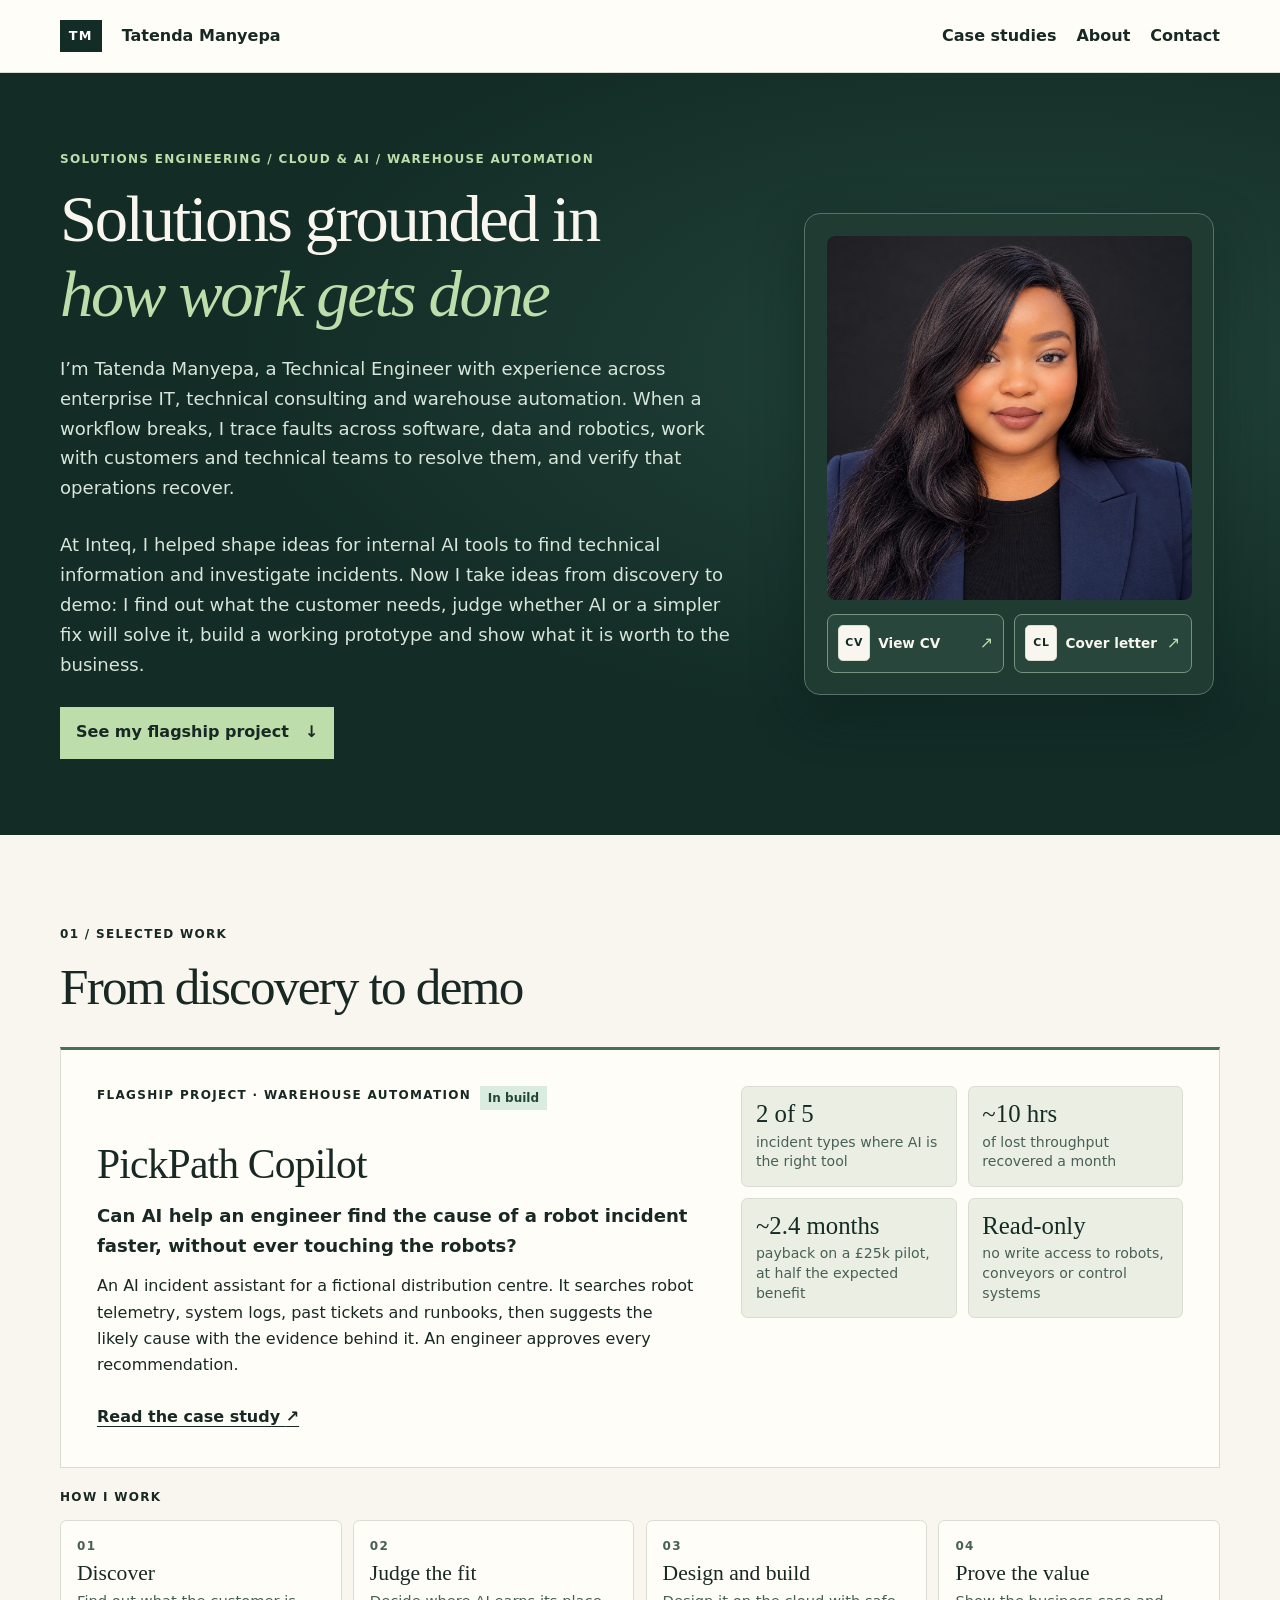
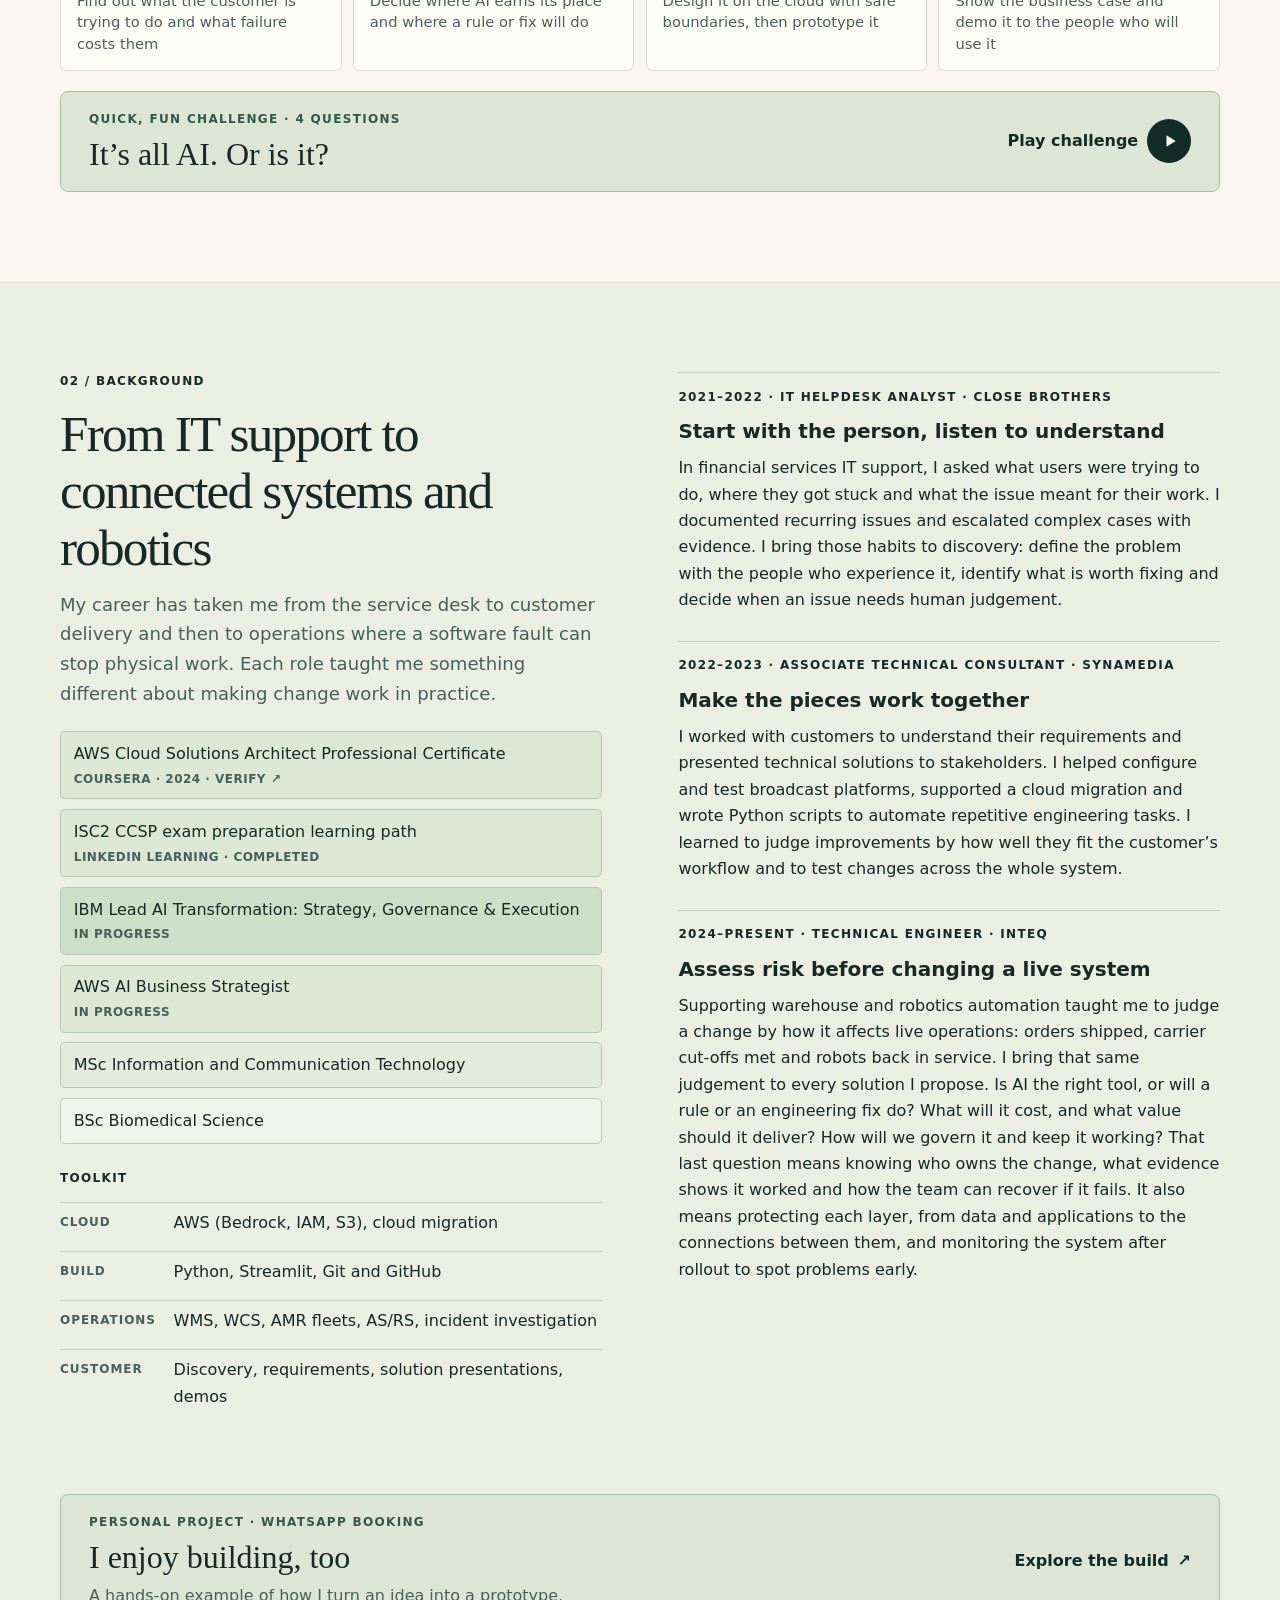
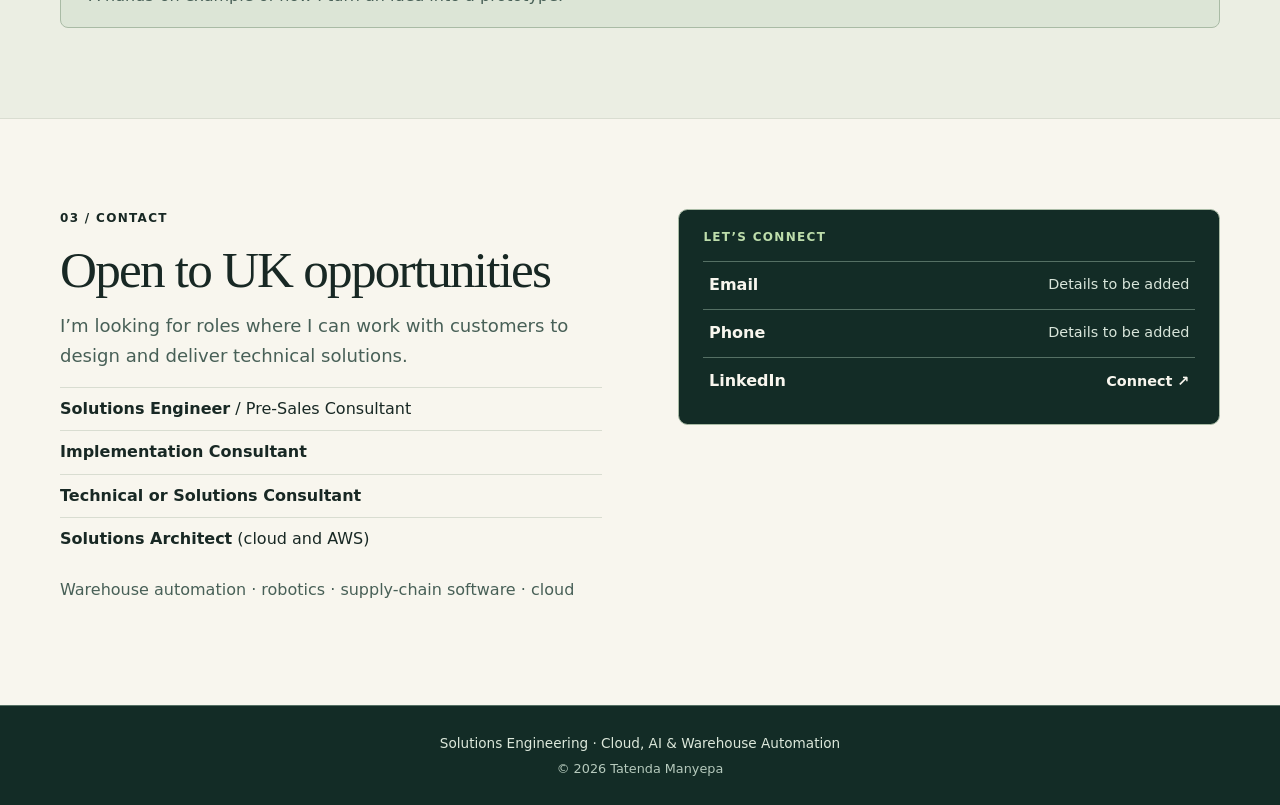
==== commit 20cebd96: "Add files via upload" ====
--- a/index.html
+++ b/index.html
@@ -1,10 +1,10 @@
-<!doctype html><html lang="en-GB"><head><meta charset="utf-8"><meta name="viewport" content="width=device-width,initial-scale=1"><meta name="description" content="Tatenda Manyepa’s portfolio: solutions engineering for warehouse automation, with AI where it earns its place."><title>Solutions Engineering | Warehouse Automation &amp; AI — Tatenda Manyepa</title><link rel="stylesheet" href="styles.css"></head><body><a class="skip" href="#main">Skip to content</a><header><nav class="wrap" aria-label="Main navigation"><a class="brand" href="index.html"><b aria-hidden="true">TM</b> <span class="brand-name">Tatenda Manyepa</span></a><div class="navlinks"><a href="index.html#work">Case studies</a><a href="index.html#about">About</a><a href="index.html#contact">Contact</a></div></nav></header><main id="main"><section class="hero"><div class="wrap hero-grid"><div><p class="kicker">SOLUTIONS ENGINEERING / WAREHOUSE AUTOMATION &amp; AI</p><h1>Solutions grounded in <em>how work gets done</em></h1><p class="intro">I’m Tatenda Manyepa, a Technical Engineer with experience across enterprise IT, technical consulting and warehouse automation. When a workflow breaks, I trace faults across software, data and robotics, work with customers and technical teams to resolve them, and verify that operations recover.</p><p class="intro">At Inteq, I helped shape ideas for internal AI tools to find technical information and investigate incidents. Now I take ideas from discovery to demo: I find out what the customer needs, judge whether AI or a simpler fix will solve it, build a working prototype and show what it is worth to the business.</p><a class="button" href="#work">See my flagship project <span aria-hidden="true">↓</span></a></div><div class="profile-media"><div class="portrait-frame"><img class="portrait" src="tatenda-manyepa.png" width="1254" height="1254" alt="Portrait of Tatenda Manyepa"></div><div class="career-docs" aria-label="Career documents"><a href="tatenda-manyepa-cv.pdf" target="_blank" rel="noopener" aria-label="Open CV PDF in a new tab"><span class="doc-icon" aria-hidden="true">CV</span><strong>View CV</strong><span aria-hidden="true">↗</span></a><a href="cover-letter.html" target="_blank" rel="noopener" aria-label="Open cover letter in a new tab"><span class="doc-icon" aria-hidden="true">CL</span><strong>Cover letter</strong><span aria-hidden="true">↗</span></a></div></div></div></section>
-<section class="wrap section" id="work"><p class="kicker">01 / SELECTED WORK</p><h2>From discovery to demo</h2><article class="card feature"><div class="feature-main"><div class="cardtop"><span>Flagship project · Warehouse automation</span><span class="status s1">In build</span></div><h3>PickPath Copilot</h3><p class="feature-q">Can AI help an engineer find the cause of a robot incident faster, without ever touching the robots?</p><p>An AI incident assistant for a fictional distribution centre. It searches robot telemetry, system logs, past tickets and runbooks, then suggests the likely cause with the evidence behind it. An engineer approves every recommendation.</p><a href="pickpath.html">Read the case study <span aria-hidden="true">↗</span></a></div><dl class="feature-stats"><div><dt>2 of 5</dt><dd>incident types where AI is the right tool</dd></div><div><dt>~10 hrs</dt><dd>of lost throughput recovered a month</dd></div><div><dt>~2.4 months</dt><dd>payback on a £25k pilot, at half the expected benefit</dd></div><div><dt>Read-only</dt><dd>no write access to robots, conveyors or control systems</dd></div></dl></article><a class="decision-teaser" href="ai-challenge.html"><span><small>QUICK, FUN CHALLENGE · 4 QUESTIONS</small><strong>It’s all AI. Or is it?</strong></span><span class="teaser-action"><span class="teaser-command"><span class="teaser-typing">Play challenge</span></span> <span class="teaser-play" aria-hidden="true"><svg viewBox="0 0 24 24" width="20" height="20" fill="currentColor"><path d="M9 5v14l11-7z"/></svg></span></span></a></section>
-<section class="band" id="about"><div class="wrap section about"><div><p class="kicker">02 / BACKGROUND</p><h2>From IT support to connected systems and robotics</h2><p class="lede">My career has taken me from the service desk to customer delivery and then to operations where a software fault can stop physical work. Each role taught me something different about making change work in practice.</p><div class="degrees" aria-label="Education and professional development"><span class="credential credential-ibm">IBM Lead AI Transformation: Strategy, Governance &amp; Execution <small>In progress</small></span><span class="credential credential-aws">AWS AI Business Strategist <small>In progress</small></span><span class="credential credential-msc">MSc Information and Communication Technology</span><span class="credential credential-bsc">BSc Biomedical Science</span></div></div><div class="skills"><div><p class="kicker">2021–2022 · IT Helpdesk Analyst · Close Brothers</p><h3>Start with the person, listen to understand</h3><p>In financial services IT support, I asked what users were trying to do, where they got stuck and what the issue meant for their work. I documented recurring issues and escalated complex cases with evidence. I bring those habits to discovery: define the problem with the people who experience it, identify what is worth fixing and decide when an issue needs human judgement.</p></div>
+<!doctype html><html lang="en-GB"><head><meta charset="utf-8"><meta name="viewport" content="width=device-width,initial-scale=1"><meta name="description" content="Tatenda Manyepa’s portfolio: solutions engineering for warehouse automation, with AI where it earns its place."><title>Solutions Engineering | Cloud, AI &amp; Warehouse Automation — Tatenda Manyepa</title><link rel="stylesheet" href="styles.css"></head><body><a class="skip" href="#main">Skip to content</a><header><nav class="wrap" aria-label="Main navigation"><a class="brand" href="index.html"><b aria-hidden="true">TM</b> <span class="brand-name">Tatenda Manyepa</span></a><div class="navlinks"><a href="index.html#work">Case studies</a><a href="index.html#about">About</a><a href="index.html#contact">Contact</a></div></nav></header><main id="main"><section class="hero"><div class="wrap hero-grid"><div><p class="kicker">SOLUTIONS ENGINEERING / CLOUD &amp; AI / WAREHOUSE AUTOMATION</p><h1>Solutions grounded in <em>how work gets done</em></h1><p class="intro">I’m Tatenda Manyepa, a Technical Engineer with experience across enterprise IT, technical consulting and warehouse automation. When a workflow breaks, I trace faults across software, data and robotics, work with customers and technical teams to resolve them, and verify that operations recover.</p><p class="intro">At Inteq, I helped shape ideas for internal AI tools to find technical information and investigate incidents. Now I take ideas from discovery to demo: I find out what the customer needs, judge whether AI or a simpler fix will solve it, build a working prototype and show what it is worth to the business.</p><a class="button" href="#work">See my flagship project <span aria-hidden="true">↓</span></a></div><div class="profile-media"><div class="portrait-frame"><img class="portrait" src="tatenda-manyepa.png" width="1254" height="1254" alt="Portrait of Tatenda Manyepa"></div><div class="career-docs" aria-label="Career documents"><a href="tatenda-manyepa-cv.pdf" target="_blank" rel="noopener" aria-label="Open CV PDF in a new tab"><span class="doc-icon" aria-hidden="true">CV</span><strong>View CV</strong><span aria-hidden="true">↗</span></a><a href="cover-letter.html" target="_blank" rel="noopener" aria-label="Open cover letter in a new tab"><span class="doc-icon" aria-hidden="true">CL</span><strong>Cover letter</strong><span aria-hidden="true">↗</span></a></div></div></div></section>
+<section class="wrap section" id="work"><p class="kicker">01 / SELECTED WORK</p><h2>From discovery to demo</h2><article class="card feature"><div class="feature-main"><div class="cardtop"><span>Flagship project · Warehouse automation</span><span class="status s1">In build</span></div><h3>PickPath Copilot</h3><p class="feature-q">Can AI help an engineer find the cause of a robot incident faster, without ever touching the robots?</p><p>An AI incident assistant for a fictional distribution centre. It searches robot telemetry, system logs, past tickets and runbooks, then suggests the likely cause with the evidence behind it. An engineer approves every recommendation.</p><a href="pickpath.html">Read the case study <span aria-hidden="true">↗</span></a></div><dl class="feature-stats"><div><dt>2 of 5</dt><dd>incident types where AI is the right tool</dd></div><div><dt>~10 hrs</dt><dd>of lost throughput recovered a month</dd></div><div><dt>~2.4 months</dt><dd>payback on a £25k pilot, at half the expected benefit</dd></div><div><dt>Read-only</dt><dd>no write access to robots, conveyors or control systems</dd></div></dl></article><div class="how-i-work" aria-labelledby="how"><p class="kicker" id="how">How I work</p><ol><li><a href="pickpath.html#problem"><small>01</small><strong>Discover</strong><span>Find out what the customer is trying to do and what failure costs them</span></a></li><li><a href="pickpath.html#judgement"><small>02</small><strong>Judge the fit</strong><span>Decide where AI earns its place and where a rule or fix will do</span></a></li><li><a href="pickpath.html#solution"><small>03</small><strong>Design and build</strong><span>Design it on the cloud with safe boundaries, then prototype it</span></a></li><li><a href="pickpath.html#value"><small>04</small><strong>Prove the value</strong><span>Show the business case and demo it to the people who will use it</span></a></li></ol></div><a class="decision-teaser" href="ai-challenge.html"><span><small>QUICK, FUN CHALLENGE · 4 QUESTIONS</small><strong>It’s all AI. Or is it?</strong></span><span class="teaser-action"><span class="teaser-command"><span class="teaser-typing">Play challenge</span></span> <span class="teaser-play" aria-hidden="true"><svg viewBox="0 0 24 24" width="20" height="20" fill="currentColor"><path d="M9 5v14l11-7z"/></svg></span></span></a></section>
+<section class="band" id="about"><div class="wrap section about"><div><p class="kicker">02 / BACKGROUND</p><h2>From IT support to connected systems and robotics</h2><p class="lede">My career has taken me from the service desk to customer delivery and then to operations where a software fault can stop physical work. Each role taught me something different about making change work in practice.</p><div class="degrees" aria-label="Education and professional development"><a class="credential credential-aws credential-link" href="https://coursera.org/verify/professional-cert/XVGZLTS9DHYV" target="_blank" rel="noopener">AWS Cloud Solutions Architect Professional Certificate <small>Coursera · 2024 · Verify ↗</small></a><span class="credential credential-aws">ISC2 CCSP exam preparation learning path <small>LinkedIn Learning · Completed</small></span><span class="credential credential-ibm">IBM Lead AI Transformation: Strategy, Governance &amp; Execution <small>In progress</small></span><span class="credential credential-aws">AWS AI Business Strategist <small>In progress</small></span><span class="credential credential-msc">MSc Information and Communication Technology</span><span class="credential credential-bsc">BSc Biomedical Science</span></div><div class="toolkit" aria-label="Toolkit"><p class="kicker">Toolkit</p><dl><div><dt>Cloud</dt><dd>AWS (Bedrock, IAM, S3), cloud migration</dd></div><div><dt>Build</dt><dd>Python, Streamlit, Git and GitHub</dd></div><div><dt>Operations</dt><dd>WMS, WCS, AMR fleets, AS/RS, incident investigation</dd></div><div><dt>Customer</dt><dd>Discovery, requirements, solution presentations, demos</dd></div></dl></div></div><div class="skills"><div><p class="kicker">2021–2022 · IT Helpdesk Analyst · Close Brothers</p><h3>Start with the person, listen to understand</h3><p>In financial services IT support, I asked what users were trying to do, where they got stuck and what the issue meant for their work. I documented recurring issues and escalated complex cases with evidence. I bring those habits to discovery: define the problem with the people who experience it, identify what is worth fixing and decide when an issue needs human judgement.</p></div>
 <div><p class="kicker">2022–2023 · Associate Technical Consultant · Synamedia</p><h3>Make the pieces work together</h3><p>I worked with customers to understand their requirements and presented technical solutions to stakeholders. I helped configure and test broadcast platforms, supported a cloud migration and wrote Python scripts to automate repetitive engineering tasks. I learned to judge improvements by how well they fit the customer’s workflow and to test changes across the whole system.</p></div>
-<div><p class="kicker">2024–present · Technical Engineer · Inteq</p><h3>Assess risk before changing a live system</h3><p>Supporting warehouse and robotics automation taught me to judge a change by how it affects live operations: orders shipped, carrier cut-offs met and robots back in service. I bring that same judgement to every solution I propose. Is AI the right tool, or will a rule or an engineering fix do? What will it cost, and what value should it deliver? How will we govern it and keep it working? That last question means knowing who owns the change, what evidence shows it worked and how the team can recover if it fails. It also means protecting each layer, from data and applications to the connections between them, and monitoring the system after rollout to spot problems early.</p></div></div><section class="about-build" id="personal-build" aria-label="Personal project"><a class="decision-teaser" href="booking-project.html"><span><small>PERSONAL PROJECT · WHATSAPP BOOKING</small><strong>I enjoy building, too</strong><span class="build-summary">A hands-on example of how I turn an idea into a prototype.</span></span><span class="teaser-action">Explore the build <span aria-hidden="true">↗</span></span></a></section></div></section><section class="wrap section contact" id="contact"><div><p class="kicker">03 / CONTACT</p><h2>Open to UK opportunities</h2><p class="lede">Solutions Engineering · Pre-Sales · Implementation · Warehouse Automation · Applied AI</p></div><div class="contact-card"><p class="kicker">LET’S CONNECT</p><ul class="contact-methods">
+<div><p class="kicker">2024–present · Technical Engineer · Inteq</p><h3>Assess risk before changing a live system</h3><p>Supporting warehouse and robotics automation taught me to judge a change by how it affects live operations: orders shipped, carrier cut-offs met and robots back in service. I bring that same judgement to every solution I propose. Is AI the right tool, or will a rule or an engineering fix do? What will it cost, and what value should it deliver? How will we govern it and keep it working? That last question means knowing who owns the change, what evidence shows it worked and how the team can recover if it fails. It also means protecting each layer, from data and applications to the connections between them, and monitoring the system after rollout to spot problems early.</p></div></div><section class="about-build" id="personal-build" aria-label="Personal project"><a class="decision-teaser" href="booking-project.html"><span><small>PERSONAL PROJECT · WHATSAPP BOOKING</small><strong>I enjoy building, too</strong><span class="build-summary">A hands-on example of how I turn an idea into a prototype.</span></span><span class="teaser-action">Explore the build <span aria-hidden="true">↗</span></span></a></section></div></section><section class="wrap section contact" id="contact"><div><p class="kicker">03 / CONTACT</p><h2>Open to UK opportunities</h2><p class="lede">I’m looking for roles where I can work with customers to design and deliver technical solutions.</p><ul class="role-list" aria-label="Roles I am targeting"><li><strong>Solutions Engineer</strong> / Pre-Sales Consultant</li><li><strong>Implementation Consultant</strong></li><li><strong>Technical or Solutions Consultant</strong></li><li><strong>Solutions Architect</strong> (cloud and AWS)</li></ul><p class="muted">Warehouse automation · robotics · supply-chain software · cloud</p></div><div class="contact-card"><p class="kicker">LET’S CONNECT</p><ul class="contact-methods">
 <!-- When adding details, replace each placeholder row with a link using mailto: or tel:. -->
 <li><span class="contact-row"><strong>Email</strong><span>Details to be added</span></span></li>
 <li><span class="contact-row"><strong>Phone</strong><span>Details to be added</span></span></li>
 <li><a class="contact-row" href="https://www.linkedin.com/in/tatenda-manyepa/"><strong>LinkedIn</strong><span>Connect <span aria-hidden="true">↗</span></span></a></li>
-</ul></div></section></main><footer><div class="wrap foot"><p>Solutions Engineering <span aria-hidden="true">·</span> Warehouse Automation &amp; AI</p><p class="foot-credit">© 2026 Tatenda Manyepa</p></div></footer><script src="navigation.js" defer></script></body></html>
+</ul></div></section></main><footer><div class="wrap foot"><p>Solutions Engineering <span aria-hidden="true">·</span> Cloud, AI &amp; Warehouse Automation</p><p class="foot-credit">© 2026 Tatenda Manyepa</p></div></footer><script src="navigation.js" defer></script></body></html>
--- a/styles.css
+++ b/styles.css
@@ -185,3 +185,26 @@
 .evidence h3{font-size:1rem;margin-top:1.4rem}
 blockquote.case-quote{margin:1rem 0;padding:.9rem 1.1rem;border-left:3px solid #496e56;background:#fffdf7;font-family:Georgia,serif;font-size:1.15rem}
 @media(max-width:680px){.evidence{position:static}.case-table{font-size:.88rem}}
+
+/* How I work */
+.how-i-work{margin-top:1.25rem}
+.how-i-work ol{list-style:none;margin:.5rem 0 0;padding:0;display:grid;grid-template-columns:repeat(4,minmax(0,1fr));gap:.7rem}
+.how-i-work a{display:flex;flex-direction:column;gap:.25rem;height:100%;padding:1rem;background:#fffdf7;border:1px solid var(--line);border-radius:.4rem;text-decoration:none}
+.how-i-work a:is(:hover,:focus-visible){border-color:#496e56;box-shadow:0 6px 16px #132c261a}
+.how-i-work small{color:var(--muted)}
+.how-i-work strong{font:500 1.35rem/1.15 Georgia,serif}
+.how-i-work span{font-size:.92rem;color:var(--muted);line-height:1.45}
+@media(max-width:900px){.how-i-work ol{grid-template-columns:repeat(2,minmax(0,1fr))}}
+@media(max-width:480px){.how-i-work ol{grid-template-columns:1fr}}
+/* Credentials and toolkit */
+.credential-link{text-decoration:none;display:block}
+.credential-link:is(:hover,:focus-visible){border-color:#496e56}
+.toolkit{margin-top:1.6rem}
+.toolkit dl{margin:.4rem 0 0;display:grid;gap:.45rem}
+.toolkit dl div{display:grid;grid-template-columns:6.5rem 1fr;gap:.6rem;padding:.45rem 0;border-top:1px solid #c8d0c3}
+.toolkit dt{font-size:.75rem;font-weight:750;letter-spacing:.08em;text-transform:uppercase;color:var(--muted);padding-top:.15rem}
+.toolkit dd{margin:0}
+/* Roles */
+.role-list{list-style:none;padding:0;margin:1rem 0}
+.role-list li{padding:.5rem 0;border-top:1px solid var(--line)}
+.degrees a.credential{padding:.55rem .8rem;border:1px solid #b9c7ba}
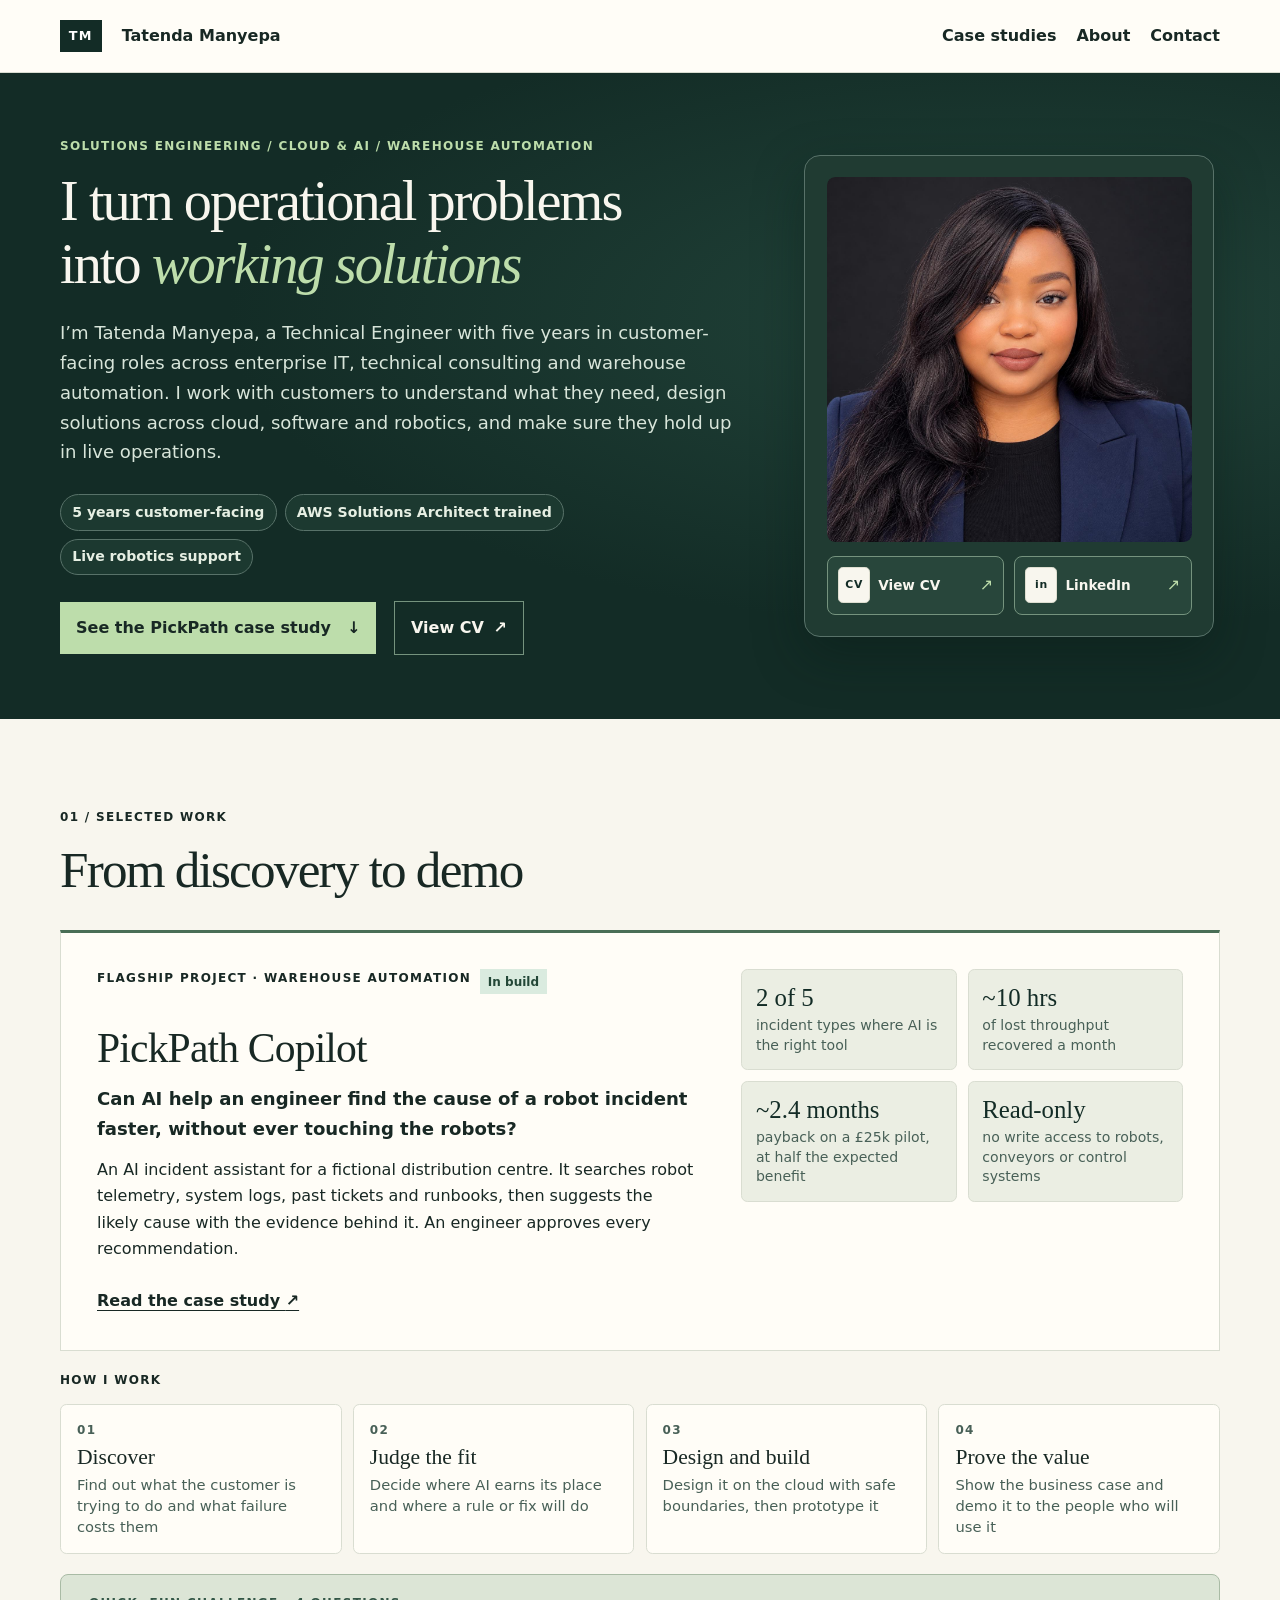
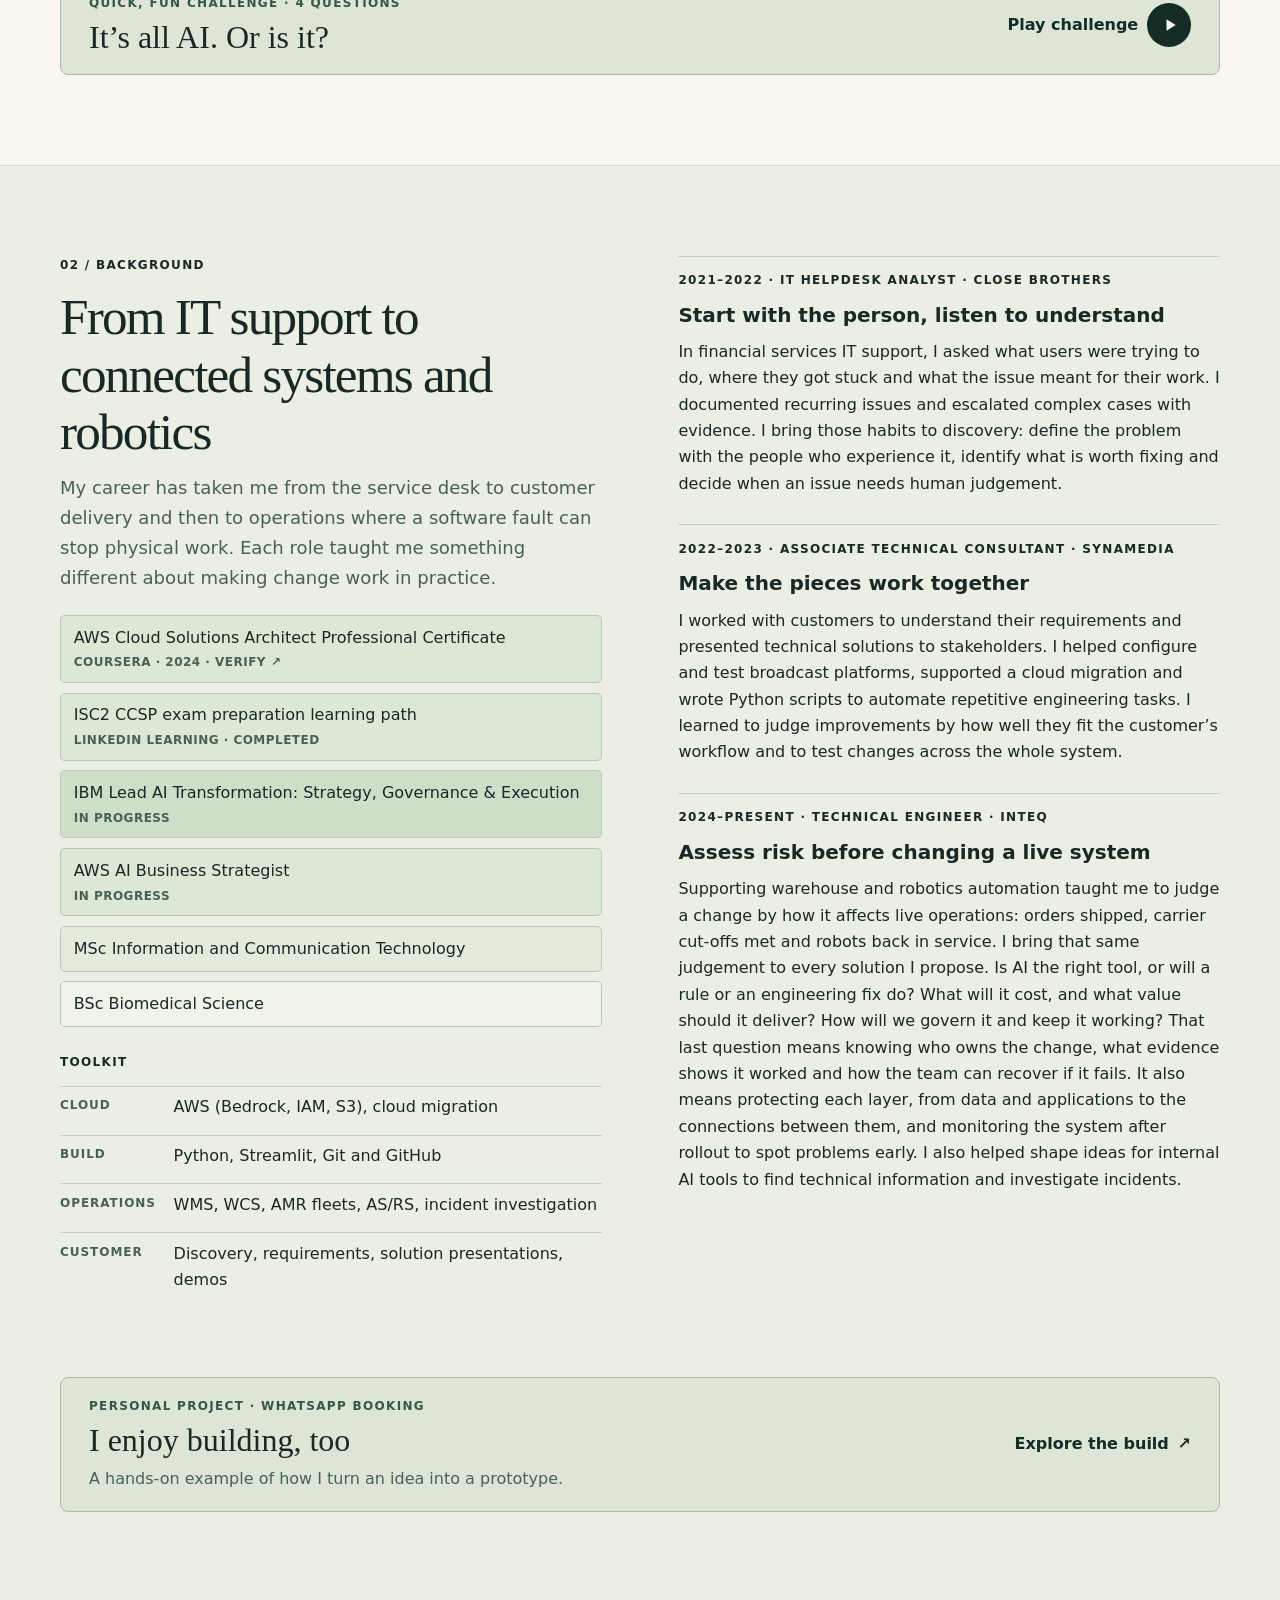
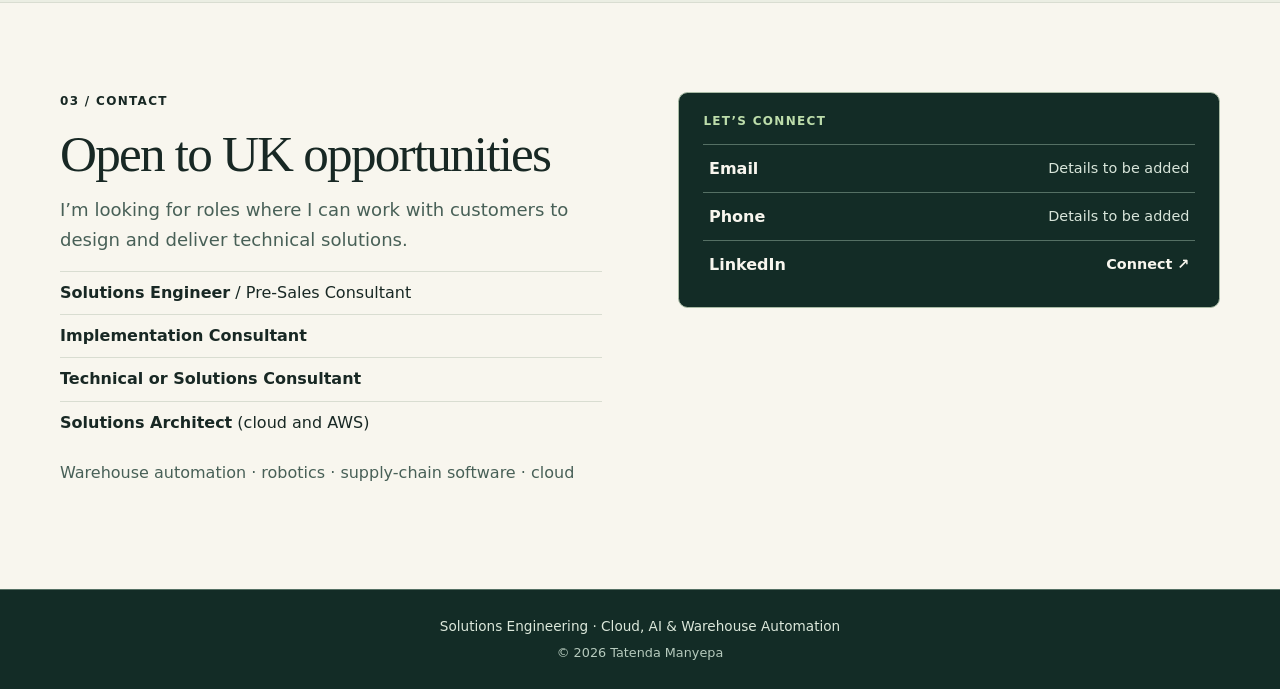
==== commit db67a3c0: "Rename index_4.html to index.html" ====
--- a/index.html
+++ b/index.html
@@ -1,8 +1,8 @@
-<!doctype html><html lang="en-GB"><head><meta charset="utf-8"><meta name="viewport" content="width=device-width,initial-scale=1"><meta name="description" content="Tatenda Manyepa’s portfolio: solutions engineering for warehouse automation, with AI where it earns its place."><title>Solutions Engineering | Cloud, AI &amp; Warehouse Automation — Tatenda Manyepa</title><link rel="stylesheet" href="styles.css"></head><body><a class="skip" href="#main">Skip to content</a><header><nav class="wrap" aria-label="Main navigation"><a class="brand" href="index.html"><b aria-hidden="true">TM</b> <span class="brand-name">Tatenda Manyepa</span></a><div class="navlinks"><a href="index.html#work">Case studies</a><a href="index.html#about">About</a><a href="index.html#contact">Contact</a></div></nav></header><main id="main"><section class="hero"><div class="wrap hero-grid"><div><p class="kicker">SOLUTIONS ENGINEERING / CLOUD &amp; AI / WAREHOUSE AUTOMATION</p><h1>Solutions grounded in <em>how work gets done</em></h1><p class="intro">I’m Tatenda Manyepa, a Technical Engineer with experience across enterprise IT, technical consulting and warehouse automation. When a workflow breaks, I trace faults across software, data and robotics, work with customers and technical teams to resolve them, and verify that operations recover.</p><p class="intro">At Inteq, I helped shape ideas for internal AI tools to find technical information and investigate incidents. Now I take ideas from discovery to demo: I find out what the customer needs, judge whether AI or a simpler fix will solve it, build a working prototype and show what it is worth to the business.</p><a class="button" href="#work">See my flagship project <span aria-hidden="true">↓</span></a></div><div class="profile-media"><div class="portrait-frame"><img class="portrait" src="tatenda-manyepa.png" width="1254" height="1254" alt="Portrait of Tatenda Manyepa"></div><div class="career-docs" aria-label="Career documents"><a href="tatenda-manyepa-cv.pdf" target="_blank" rel="noopener" aria-label="Open CV PDF in a new tab"><span class="doc-icon" aria-hidden="true">CV</span><strong>View CV</strong><span aria-hidden="true">↗</span></a><a href="cover-letter.html" target="_blank" rel="noopener" aria-label="Open cover letter in a new tab"><span class="doc-icon" aria-hidden="true">CL</span><strong>Cover letter</strong><span aria-hidden="true">↗</span></a></div></div></div></section>
+<!doctype html><html lang="en-GB"><head><meta charset="utf-8"><meta name="viewport" content="width=device-width,initial-scale=1"><meta name="description" content="Tatenda Manyepa’s portfolio: solutions engineering for warehouse automation, with AI where it earns its place."><title>Solutions Engineering | Cloud, AI &amp; Warehouse Automation — Tatenda Manyepa</title><link rel="stylesheet" href="styles.css"></head><body><a class="skip" href="#main">Skip to content</a><header><nav class="wrap" aria-label="Main navigation"><a class="brand" href="index.html"><b aria-hidden="true">TM</b> <span class="brand-name">Tatenda Manyepa</span></a><div class="navlinks"><a href="index.html#work">Case studies</a><a href="index.html#about">About</a><a href="index.html#contact">Contact</a></div></nav></header><main id="main"><section class="hero"><div class="wrap hero-grid"><div><p class="kicker">SOLUTIONS ENGINEERING / CLOUD &amp; AI / WAREHOUSE AUTOMATION</p><h1>I turn operational problems into <em>working solutions</em></h1><p class="intro">I’m Tatenda Manyepa, a Technical Engineer with five years in customer-facing roles across enterprise IT, technical consulting and warehouse automation. I work with customers to understand what they need, design solutions across cloud, software and robotics, and make sure they hold up in live operations.</p><ul class="proof" aria-label="Highlights"><li>5 years customer-facing</li><li>AWS Solutions Architect trained</li><li>Live robotics support</li></ul><div class="hero-actions"><a class="button" href="#work">See the PickPath case study <span aria-hidden="true">↓</span></a><a class="button-ghost" href="tatenda-manyepa-cv.pdf" target="_blank" rel="noopener">View CV <span aria-hidden="true">↗</span></a></div></div><div class="profile-media"><div class="portrait-frame"><img class="portrait" src="tatenda-manyepa.png" width="1254" height="1254" alt="Portrait of Tatenda Manyepa"></div><div class="career-docs" aria-label="Career documents"><a href="tatenda-manyepa-cv.pdf" target="_blank" rel="noopener" aria-label="Open CV PDF in a new tab"><span class="doc-icon" aria-hidden="true">CV</span><strong>View CV</strong><span aria-hidden="true">↗</span></a><a href="https://www.linkedin.com/in/tatenda-manyepa/" target="_blank" rel="noopener" aria-label="Open LinkedIn profile in a new tab"><span class="doc-icon" aria-hidden="true">in</span><strong>LinkedIn</strong><span aria-hidden="true">↗</span></a></div></div></div></section>
 <section class="wrap section" id="work"><p class="kicker">01 / SELECTED WORK</p><h2>From discovery to demo</h2><article class="card feature"><div class="feature-main"><div class="cardtop"><span>Flagship project · Warehouse automation</span><span class="status s1">In build</span></div><h3>PickPath Copilot</h3><p class="feature-q">Can AI help an engineer find the cause of a robot incident faster, without ever touching the robots?</p><p>An AI incident assistant for a fictional distribution centre. It searches robot telemetry, system logs, past tickets and runbooks, then suggests the likely cause with the evidence behind it. An engineer approves every recommendation.</p><a href="pickpath.html">Read the case study <span aria-hidden="true">↗</span></a></div><dl class="feature-stats"><div><dt>2 of 5</dt><dd>incident types where AI is the right tool</dd></div><div><dt>~10 hrs</dt><dd>of lost throughput recovered a month</dd></div><div><dt>~2.4 months</dt><dd>payback on a £25k pilot, at half the expected benefit</dd></div><div><dt>Read-only</dt><dd>no write access to robots, conveyors or control systems</dd></div></dl></article><div class="how-i-work" aria-labelledby="how"><p class="kicker" id="how">How I work</p><ol><li><a href="pickpath.html#problem"><small>01</small><strong>Discover</strong><span>Find out what the customer is trying to do and what failure costs them</span></a></li><li><a href="pickpath.html#judgement"><small>02</small><strong>Judge the fit</strong><span>Decide where AI earns its place and where a rule or fix will do</span></a></li><li><a href="pickpath.html#solution"><small>03</small><strong>Design and build</strong><span>Design it on the cloud with safe boundaries, then prototype it</span></a></li><li><a href="pickpath.html#value"><small>04</small><strong>Prove the value</strong><span>Show the business case and demo it to the people who will use it</span></a></li></ol></div><a class="decision-teaser" href="ai-challenge.html"><span><small>QUICK, FUN CHALLENGE · 4 QUESTIONS</small><strong>It’s all AI. Or is it?</strong></span><span class="teaser-action"><span class="teaser-command"><span class="teaser-typing">Play challenge</span></span> <span class="teaser-play" aria-hidden="true"><svg viewBox="0 0 24 24" width="20" height="20" fill="currentColor"><path d="M9 5v14l11-7z"/></svg></span></span></a></section>
 <section class="band" id="about"><div class="wrap section about"><div><p class="kicker">02 / BACKGROUND</p><h2>From IT support to connected systems and robotics</h2><p class="lede">My career has taken me from the service desk to customer delivery and then to operations where a software fault can stop physical work. Each role taught me something different about making change work in practice.</p><div class="degrees" aria-label="Education and professional development"><a class="credential credential-aws credential-link" href="https://coursera.org/verify/professional-cert/XVGZLTS9DHYV" target="_blank" rel="noopener">AWS Cloud Solutions Architect Professional Certificate <small>Coursera · 2024 · Verify ↗</small></a><span class="credential credential-aws">ISC2 CCSP exam preparation learning path <small>LinkedIn Learning · Completed</small></span><span class="credential credential-ibm">IBM Lead AI Transformation: Strategy, Governance &amp; Execution <small>In progress</small></span><span class="credential credential-aws">AWS AI Business Strategist <small>In progress</small></span><span class="credential credential-msc">MSc Information and Communication Technology</span><span class="credential credential-bsc">BSc Biomedical Science</span></div><div class="toolkit" aria-label="Toolkit"><p class="kicker">Toolkit</p><dl><div><dt>Cloud</dt><dd>AWS (Bedrock, IAM, S3), cloud migration</dd></div><div><dt>Build</dt><dd>Python, Streamlit, Git and GitHub</dd></div><div><dt>Operations</dt><dd>WMS, WCS, AMR fleets, AS/RS, incident investigation</dd></div><div><dt>Customer</dt><dd>Discovery, requirements, solution presentations, demos</dd></div></dl></div></div><div class="skills"><div><p class="kicker">2021–2022 · IT Helpdesk Analyst · Close Brothers</p><h3>Start with the person, listen to understand</h3><p>In financial services IT support, I asked what users were trying to do, where they got stuck and what the issue meant for their work. I documented recurring issues and escalated complex cases with evidence. I bring those habits to discovery: define the problem with the people who experience it, identify what is worth fixing and decide when an issue needs human judgement.</p></div>
 <div><p class="kicker">2022–2023 · Associate Technical Consultant · Synamedia</p><h3>Make the pieces work together</h3><p>I worked with customers to understand their requirements and presented technical solutions to stakeholders. I helped configure and test broadcast platforms, supported a cloud migration and wrote Python scripts to automate repetitive engineering tasks. I learned to judge improvements by how well they fit the customer’s workflow and to test changes across the whole system.</p></div>
-<div><p class="kicker">2024–present · Technical Engineer · Inteq</p><h3>Assess risk before changing a live system</h3><p>Supporting warehouse and robotics automation taught me to judge a change by how it affects live operations: orders shipped, carrier cut-offs met and robots back in service. I bring that same judgement to every solution I propose. Is AI the right tool, or will a rule or an engineering fix do? What will it cost, and what value should it deliver? How will we govern it and keep it working? That last question means knowing who owns the change, what evidence shows it worked and how the team can recover if it fails. It also means protecting each layer, from data and applications to the connections between them, and monitoring the system after rollout to spot problems early.</p></div></div><section class="about-build" id="personal-build" aria-label="Personal project"><a class="decision-teaser" href="booking-project.html"><span><small>PERSONAL PROJECT · WHATSAPP BOOKING</small><strong>I enjoy building, too</strong><span class="build-summary">A hands-on example of how I turn an idea into a prototype.</span></span><span class="teaser-action">Explore the build <span aria-hidden="true">↗</span></span></a></section></div></section><section class="wrap section contact" id="contact"><div><p class="kicker">03 / CONTACT</p><h2>Open to UK opportunities</h2><p class="lede">I’m looking for roles where I can work with customers to design and deliver technical solutions.</p><ul class="role-list" aria-label="Roles I am targeting"><li><strong>Solutions Engineer</strong> / Pre-Sales Consultant</li><li><strong>Implementation Consultant</strong></li><li><strong>Technical or Solutions Consultant</strong></li><li><strong>Solutions Architect</strong> (cloud and AWS)</li></ul><p class="muted">Warehouse automation · robotics · supply-chain software · cloud</p></div><div class="contact-card"><p class="kicker">LET’S CONNECT</p><ul class="contact-methods">
+<div><p class="kicker">2024–present · Technical Engineer · Inteq</p><h3>Assess risk before changing a live system</h3><p>Supporting warehouse and robotics automation taught me to judge a change by how it affects live operations: orders shipped, carrier cut-offs met and robots back in service. I bring that same judgement to every solution I propose. Is AI the right tool, or will a rule or an engineering fix do? What will it cost, and what value should it deliver? How will we govern it and keep it working? That last question means knowing who owns the change, what evidence shows it worked and how the team can recover if it fails. It also means protecting each layer, from data and applications to the connections between them, and monitoring the system after rollout to spot problems early. I also helped shape ideas for internal AI tools to find technical information and investigate incidents.</p></div></div><section class="about-build" id="personal-build" aria-label="Personal project"><a class="decision-teaser" href="booking-project.html"><span><small>PERSONAL PROJECT · WHATSAPP BOOKING</small><strong>I enjoy building, too</strong><span class="build-summary">A hands-on example of how I turn an idea into a prototype.</span></span><span class="teaser-action">Explore the build <span aria-hidden="true">↗</span></span></a></section></div></section><section class="wrap section contact" id="contact"><div><p class="kicker">03 / CONTACT</p><h2>Open to UK opportunities</h2><p class="lede">I’m looking for roles where I can work with customers to design and deliver technical solutions.</p><ul class="role-list" aria-label="Roles I am targeting"><li><strong>Solutions Engineer</strong> / Pre-Sales Consultant</li><li><strong>Implementation Consultant</strong></li><li><strong>Technical or Solutions Consultant</strong></li><li><strong>Solutions Architect</strong> (cloud and AWS)</li></ul><p class="muted">Warehouse automation · robotics · supply-chain software · cloud</p></div><div class="contact-card"><p class="kicker">LET’S CONNECT</p><ul class="contact-methods">
 <!-- When adding details, replace each placeholder row with a link using mailto: or tel:. -->
 <li><span class="contact-row"><strong>Email</strong><span>Details to be added</span></span></li>
 <li><span class="contact-row"><strong>Phone</strong><span>Details to be added</span></span></li>
--- a/styles.css
+++ b/styles.css
@@ -208,3 +208,12 @@
 .role-list{list-style:none;padding:0;margin:1rem 0}
 .role-list li{padding:.5rem 0;border-top:1px solid var(--line)}
 .degrees a.credential{padding:.55rem .8rem;border:1px solid #b9c7ba}
+
+/* Hero refinements */
+.hero-grid{padding-block:clamp(2.5rem,5vw,4.25rem)}
+.hero h1{font-size:clamp(2.4rem,4.4vw,4rem)}
+.proof{display:flex;flex-wrap:wrap;gap:.5rem;list-style:none;margin:0 0 1.6rem;padding:0}
+.proof li{padding:.35rem .7rem;border:1px solid #587269;border-radius:999px;background:#1c3930;color:#e6efe3;font-size:.88rem;font-weight:650}
+.hero-actions{display:flex;flex-wrap:wrap;align-items:center;gap:1.1rem}
+.button-ghost{display:inline-flex;gap:.6rem;padding:.8rem 1rem;border:1px solid #75937e;color:var(--paper);font-weight:750;text-decoration:none}
+.button-ghost:is(:hover,:focus-visible){background:#28463b;border-color:var(--accent)}
